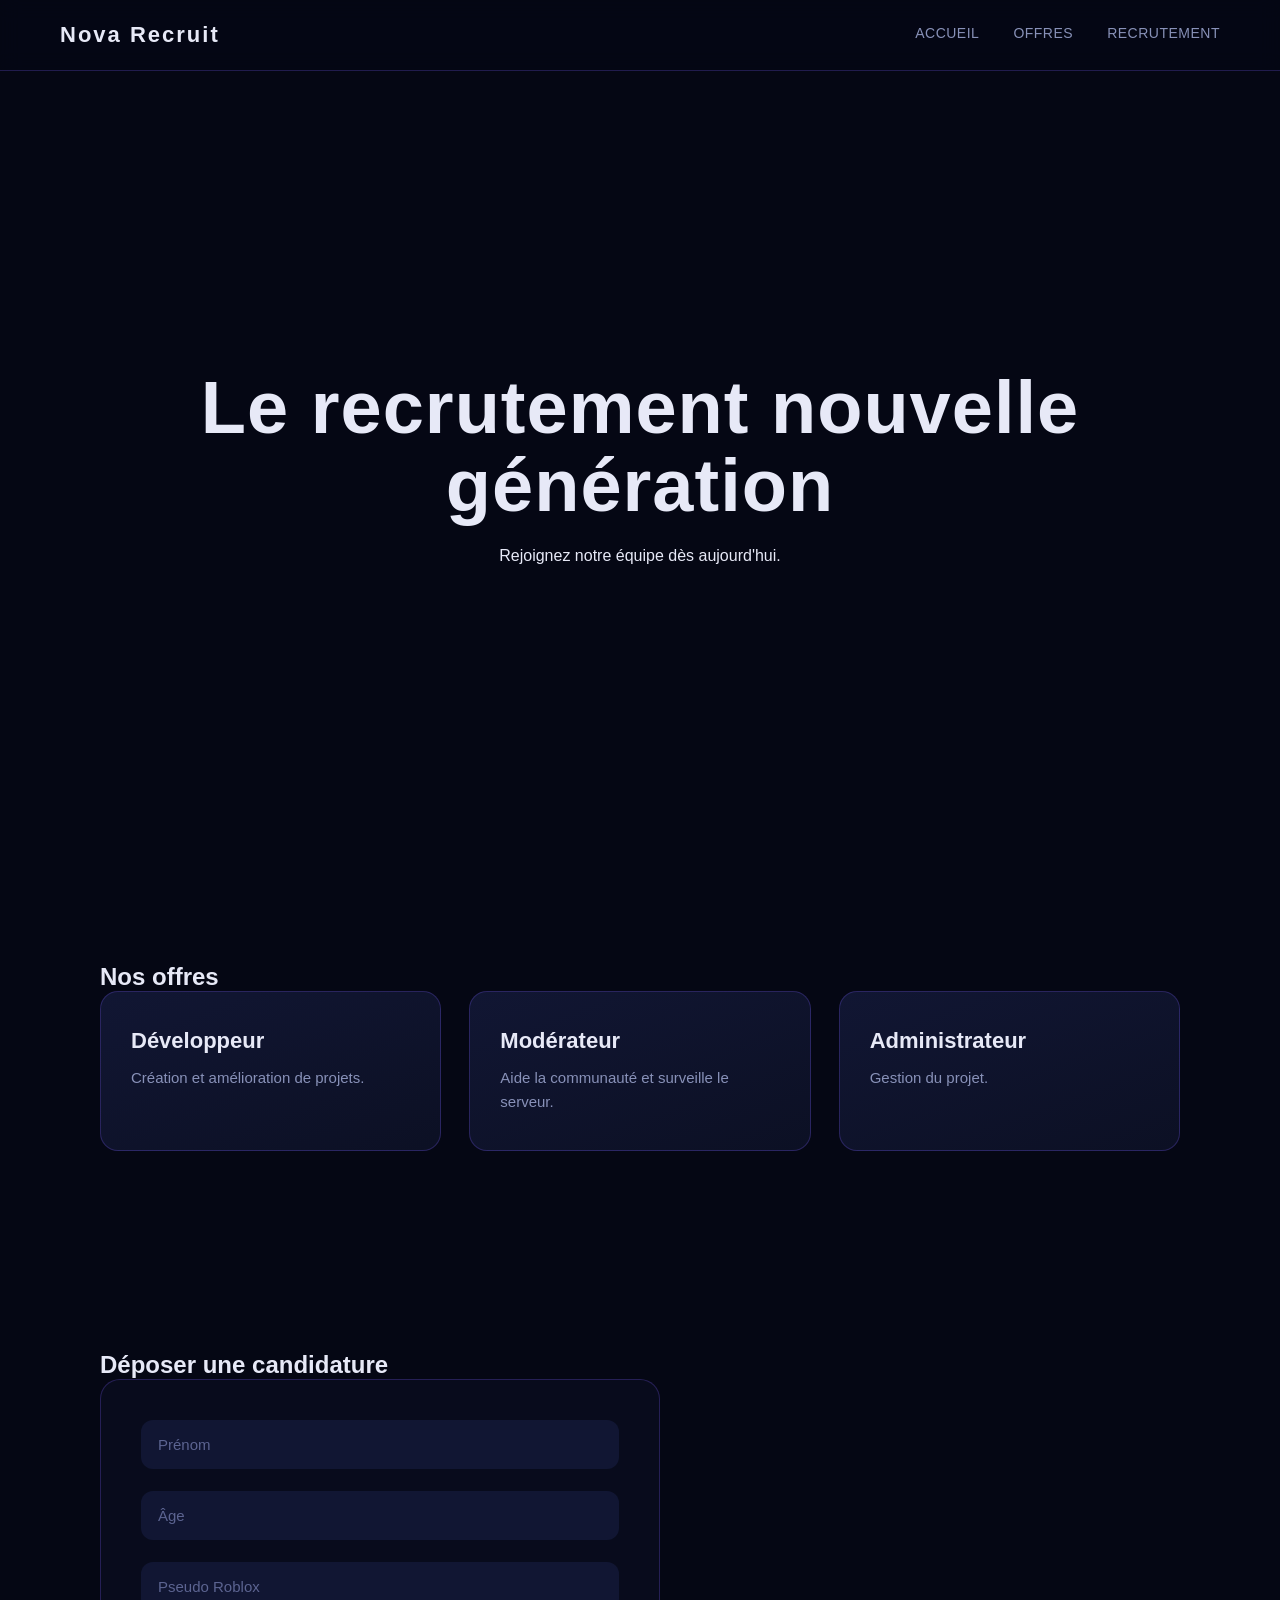
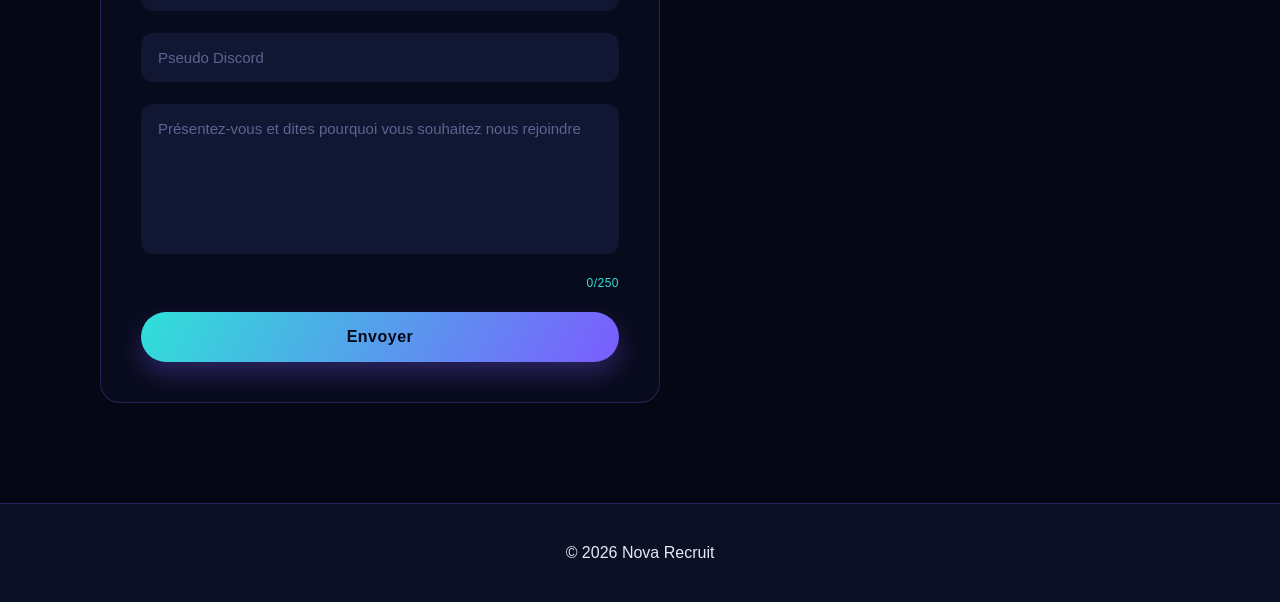
==== index.html @ 6ccd9533 "Update index.html" ====
<!DOCTYPE html>
<html lang="fr">

<head>

<meta charset="UTF-8">
<meta name="viewport" content="width=device-width, initial-scale=1.0">

<title>Nova Recruit</title>

<link rel="stylesheet" href="style.css">

</head>


<body>


<header>

<h1>Nova Recruit</h1>

<nav>

<a href="#">Accueil</a>
<a href="#offres">Offres</a>
<a href="#contact">Recrutement</a>

</nav>

</header>




<section class="hero">

<h2>Le recrutement nouvelle génération</h2>

<p>Rejoignez notre équipe dès aujourd'hui.</p>

</section>





<section id="offres">

<h2>Nos offres</h2>


<div class="cards">


<div class="card">

<h3>Développeur</h3>

<p>Création et amélioration de projets.</p>

</div>



<div class="card">

<h3>Modérateur</h3>

<p>Aide la communauté et surveille le serveur.</p>

</div>



<div class="card">

<h3>Administrateur</h3>

<p>Gestion du projet.</p>

</div>


</div>


</section>







<section id="contact">


<h2>Déposer une candidature</h2>



<form>



<input

type="text"

id="prenom"

placeholder="Prénom"

maxlength="10"

required>




<input

type="number"

id="age"

placeholder="Âge"

oninput="if(this.value.length > 2) this.value=this.value.slice(0,2)"

required>




<input

type="text"

id="roblox"

placeholder="Pseudo Roblox"

maxlength="30"

required>




<input

type="text"

id="discord"

placeholder="Pseudo Discord"

maxlength="30"

required>





<textarea

id="presentation"

maxlength="250"

placeholder="Présentez-vous et dites pourquoi vous souhaitez nous rejoindre"

required></textarea>



<p id="compteur">0/250</p>





<button type="submit">

Envoyer

</button>




</form>


</section>






<footer>

© 2026 Nova Recruit

</footer>





<script src="script.js"></script>


</body>

</html>
---- style.css ----
*{
  margin:0;
  padding:0;
  box-sizing:border-box;
}

:root{
  --bg-deep:#050714;
  --bg-panel:#0c1024;
  --bg-panel-2:#111633;
  --nova-violet:#7c5cff;
  --nova-cyan:#2fe0d8;
  --nova-flare:#ff7a5c;
  --text-main:#e7e9f7;
  --text-dim:#8891b8;
  --border-soft:rgba(124,92,255,0.25);
  --font-display:'Rajdhani',sans-serif;
  --font-body:'Inter',sans-serif;
}

html{
  scroll-behavior:smooth;
}

body{
  background:var(--bg-deep);
  color:var(--text-main);
  font-family:var(--font-body);
  position:relative;
  overflow-x:hidden;
}

@media (prefers-reduced-motion: reduce){
  *{
    animation-duration:0.001ms !important;
    animation-iteration-count:1 !important;
    transition-duration:0.001ms !important;
    scroll-behavior:auto !important;
  }
}

.starfield{
  position:fixed;
  inset:0;
  z-index:0;
  pointer-events:none;
  background-image:
    radial-gradient(1.5px 1.5px at 20px 30px, #ffffff 100%, transparent 100%),
    radial-gradient(1.5px 1.5px at 140px 90px, #ffffff 100%, transparent 100%),
    radial-gradient(1px 1px at 260px 40px, #ffffff 100%, transparent 100%),
    radial-gradient(1px 1px at 320px 180px, #ffffff 100%, transparent 100%),
    radial-gradient(1.5px 1.5px at 400px 260px, #ffffff 100%, transparent 100%),
    radial-gradient(1px 1px at 60px 220px, #ffffff 100%, transparent 100%),
    radial-gradient(1.5px 1.5px at 480px 60px, #ffffff 100%, transparent 100%),
    radial-gradient(1px 1px at 540px 320px, #ffffff 100%, transparent 100%);
  background-repeat:repeat;
  background-size:600px 400px;
  opacity:0.5;
  animation:drift 90s linear infinite;
}

@keyframes drift{
  from{ background-position:0 0; }
  to{ background-position:-600px 400px; }
}

header{
  position:sticky;
  top:0;
  z-index:10;
  display:flex;
  justify-content:space-between;
  align-items:center;
  padding:22px 60px;
  background:rgba(5,7,20,0.75);
  backdrop-filter:blur(10px);
  border-bottom:1px solid var(--border-soft);
}

.brand{
  display:flex;
  align-items:center;
  gap:12px;
}

.brand-mark{
  width:14px;
  height:14px;
  border-radius:50%;
  background:radial-gradient(circle at 35% 35%, #fff, var(--nova-cyan) 40%, var(--nova-violet) 100%);
  box-shadow:0 0 12px var(--nova-cyan), 0 0 24px var(--nova-violet);
  animation:pulse-dot 2.4s ease-in-out infinite;
}

.brand-mark.small{
  display:inline-block;
  margin-bottom:10px;
}

@keyframes pulse-dot{
  0%,100%{ transform:scale(1); opacity:1; }
  50%{ transform:scale(1.3); opacity:0.7; }
}

header h1{
  font-family:var(--font-display);
  font-weight:700;
  font-size:22px;
  letter-spacing:2px;
  color:var(--text-main);
}

header h1 span{
  color:var(--nova-cyan);
  font-weight:600;
}

nav{
  display:flex;
  gap:34px;
}

nav a{
  color:var(--text-dim);
  text-decoration:none;
  font-size:14px;
  font-weight:500;
  letter-spacing:0.5px;
  text-transform:uppercase;
  position:relative;
  padding-bottom:4px;
  transition:color 0.25s ease;
}

nav a::after{
  content:'';
  position:absolute;
  left:0;
  bottom:0;
  width:0%;
  height:1px;
  background:linear-gradient(90deg,var(--nova-cyan),var(--nova-violet));
  transition:width 0.3s ease;
}

nav a:hover{
  color:var(--text-main);
}

nav a:hover::after{
  width:100%;
}

.hero{
  position:relative;
  min-height:88vh;
  display:flex;
  flex-direction:column;
  justify-content:center;
  align-items:center;
  text-align:center;
  padding:40px 24px;
  overflow:hidden;
  isolation:isolate;
}

.nova-burst{
  position:absolute;
  top:50%;
  left:50%;
  width:900px;
  height:900px;
  transform:translate(-50%,-50%);
  z-index:-1;
  background:
    radial-gradient(circle, rgba(124,92,255,0.35) 0%, rgba(47,224,216,0.12) 32%, transparent 65%);
  filter:blur(10px);
  animation:breathe 6s ease-in-out infinite;
}

@keyframes breathe{
  0%,100%{ transform:translate(-50%,-50%) scale(1); }
  50%{ transform:translate(-50%,-50%) scale(1.12); }
}

.eyebrow{
  font-family:var(--font-display);
  text-transform:uppercase;
  letter-spacing:4px;
  font-size:13px;
  color:var(--nova-cyan);
  margin-bottom:18px;
}

.eyebrow::before{
  content:'\25C6  ';
  color:var(--nova-violet);
}

.hero h2{
  font-family:var(--font-display);
  font-weight:700;
  font-size:clamp(40px,7vw,74px);
  line-height:1.05;
  letter-spacing:1px;
  margin-bottom:22px;
}

.hero h2 .glow{
  background:linear-gradient(120deg,var(--nova-cyan),var(--nova-violet) 60%,var(--nova-flare));
  -webkit-background-clip:text;
  background-clip:text;
  color:transparent;
}

.hero-sub{
  max-width:520px;
  font-size:18px;
  color:var(--text-dim);
  margin-bottom:38px;
}

.cta{
  display:inline-block;
  padding:16px 42px;
  border-radius:999px;
  background:linear-gradient(120deg,var(--nova-cyan),var(--nova-violet));
  color:#050714;
  font-family:var(--font-display);
  font-weight:700;
  font-size:16px;
  letter-spacing:0.5px;
  text-decoration:none;
  box-shadow:0 0 0 1px rgba(255,255,255,0.08), 0 12px 30px rgba(124,92,255,0.35);
  transition:transform 0.25s ease, box-shadow 0.25s ease;
}

.cta:hover{
  transform:translateY(-3px);
  box-shadow:0 0 0 1px rgba(255,255,255,0.12), 0 18px 40px rgba(47,224,216,0.4);
}

.scroll-cue{
  position:absolute;
  bottom:34px;
  left:50%;
  transform:translateX(-50%);
  width:22px;
  height:36px;
  border:1.5px solid var(--border-soft);
  border-radius:20px;
}

.scroll-cue span{
  position:absolute;
  top:6px;
  left:50%;
  transform:translateX(-50%);
  width:4px;
  height:8px;
  border-radius:2px;
  background:var(--nova-cyan);
  animation:scroll-dot 1.8s ease-in-out infinite;
}

@keyframes scroll-dot{
  0%{ top:6px; opacity:1; }
  70%{ top:20px; opacity:0; }
  100%{ top:6px; opacity:0; }
}

section{
  position:relative;
  z-index:1;
  padding:100px 60px;
  max-width:1200px;
  margin:0 auto;
}

.section-title{
  font-family:var(--font-display);
  font-weight:700;
  font-size:clamp(30px,4vw,42px);
  margin-bottom:50px;
}

.cards{
  display:grid;
  grid-template-columns:repeat(auto-fit,minmax(260px,1fr));
  gap:28px;
}

.card{
  position:relative;
  background:linear-gradient(160deg,var(--bg-panel-2),var(--bg-panel));
  border:1px solid var(--border-soft);
  padding:36px 30px;
  border-radius:18px;
  transition:transform 0.3s ease, border-color 0.3s ease, box-shadow 0.3s ease;
}

.card::before{
  content:'';
  position:absolute;
  inset:0;
  border-radius:18px;
  padding:1px;
  background:linear-gradient(160deg,var(--nova-cyan),transparent 40%);
  -webkit-mask:linear-gradient(#fff 0 0) content-box, linear-gradient(#fff 0 0);
  -webkit-mask-composite:xor;
  mask-composite:exclude;
  opacity:0;
  transition:opacity 0.3s ease;
}

.card:hover{
  transform:translateY(-6px);
  border-color:transparent;
  box-shadow:0 20px 40px rgba(0,0,0,0.4);
}

.card:hover::before{
  opacity:1;
}

.card-icon{
  font-family:var(--font-display);
  font-size:22px;
  color:var(--nova-cyan);
  width:46px;
  height:46px;
  display:flex;
  align-items:center;
  justify-content:center;
  border-radius:12px;
  background:rgba(47,224,216,0.08);
  margin-bottom:20px;
}

.card h3{
  font-family:var(--font-display);
  font-size:22px;
  font-weight:600;
  margin-bottom:12px;
}

.card p{
  color:var(--text-dim);
  font-size:15px;
  line-height:1.6;
}

#contact form{
  display:flex;
  flex-direction:column;
  gap:22px;
  max-width:560px;
  background:rgba(12,16,36,0.5);
  border:1px solid var(--border-soft);
  padding:40px;
  border-radius:20px;
}

.field{
  display:flex;
  flex-direction:column;
  gap:8px;
}

.field label{
  font-size:13px;
  text-transform:uppercase;
  letter-spacing:1px;
  color:var(--text-dim);
}

input,
textarea{
  padding:15px 16px;
  border:1px solid transparent;
  border-radius:12px;
  background:var(--bg-panel-2);
  color:var(--text-main);
  font-family:var(--font-body);
  font-size:15px;
  outline:none;
  transition:border-color 0.25s ease, box-shadow 0.25s ease;
}

input::placeholder,
textarea::placeholder{
  color:#5c6491;
}

input:focus,
textarea:focus{
  border-color:var(--nova-cyan);
  box-shadow:0 0 0 3px rgba(47,224,216,0.15);
}

textarea{
  height:150px;
  resize:none;
}

#compteur{
  align-self:flex-end;
  font-size:12px;
  color:var(--nova-cyan);
  letter-spacing:0.5px;
}

#compteur.limit{
  color:var(--nova-flare);
}

button{
  position:relative;
  padding:16px;
  border:none;
  border-radius:999px;
  background:linear-gradient(120deg,var(--nova-cyan),var(--nova-violet));
  color:#050714;
  font-family:var(--font-display);
  font-weight:700;
  font-size:16px;
  letter-spacing:0.5px;
  cursor:pointer;
  transition:transform 0.2s ease, box-shadow 0.2s ease, opacity 0.2s ease;
  box-shadow:0 12px 26px rgba(124,92,255,0.3);
}

button:hover{
  transform:translateY(-2px);
  box-shadow:0 16px 32px rgba(47,224,216,0.35);
}

button:disabled{
  opacity:0.6;
  cursor:not-allowed;
  transform:none;
}

.btn-spinner{
  display:none;
  width:16px;
  height:16px;
  margin-left:10px;
  border:2px solid rgba(5,7,20,0.3);
  border-top-color:#050714;
  border-radius:50%;
  vertical-align:middle;
  animation:spin 0.7s linear infinite;
}

button.loading .btn-spinner{
  display:inline-block;
}

button.loading .btn-label{
  opacity:0.7;
}

@keyframes spin{
  to{ transform:rotate(360deg); }
}

#form-status{
  min-height:20px;
  font-size:14px;
  text-align:center;
}

#form-status.success{
  color:var(--nova-cyan);
}

#form-status.error{
  color:var(--nova-flare);
}

footer{
  position:relative;
  z-index:1;
  background:var(--bg-panel);
  border-top:1px solid var(--border-soft);
  padding:40px;
  text-align:center;
}

footer p{
  color:var(--text-dim);
  font-size:13px;
  letter-spacing:0.5px;
}

@media (max-width:720px){
  header{
    padding:18px 24px;
  }
  nav{
    gap:18px;
  }
  nav a{
    font-size:12px;
  }
  section{
    padding:70px 24px;
  }
  #contact form{
    padding:26px;
  }
}
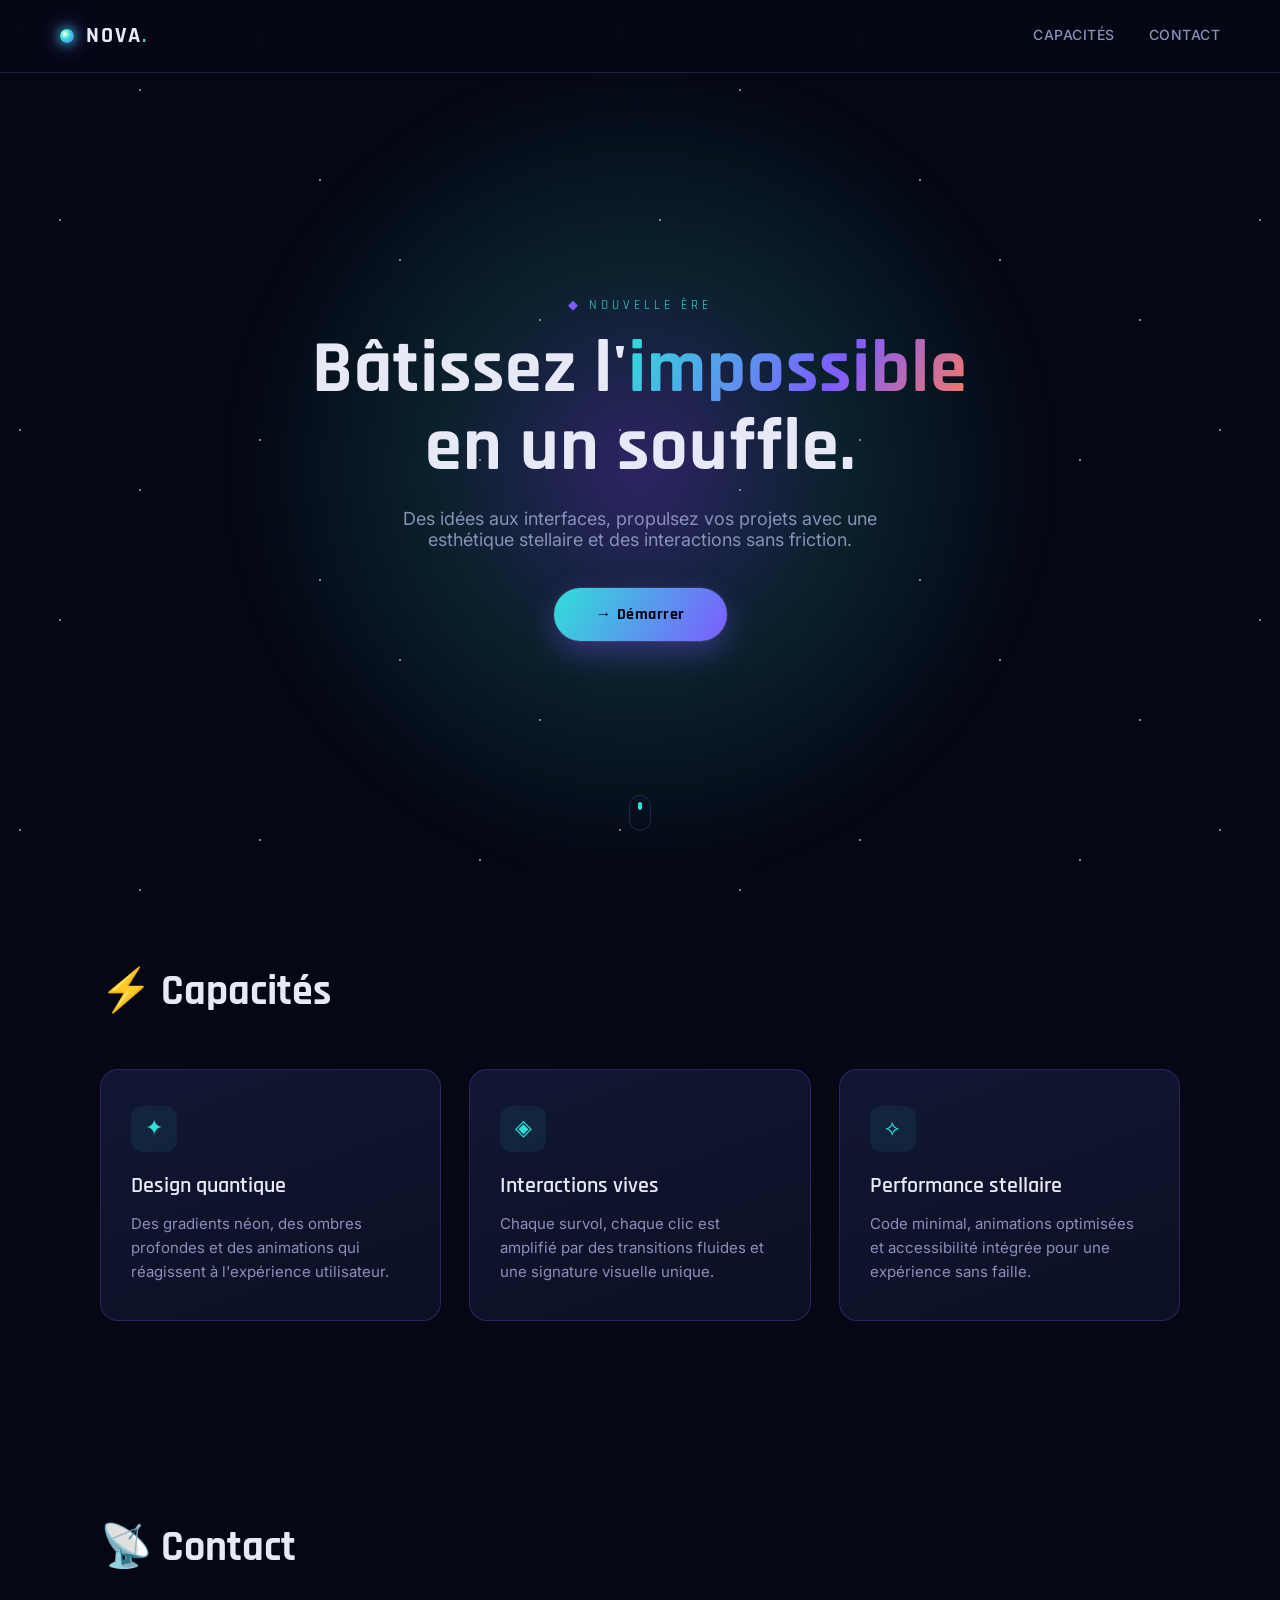
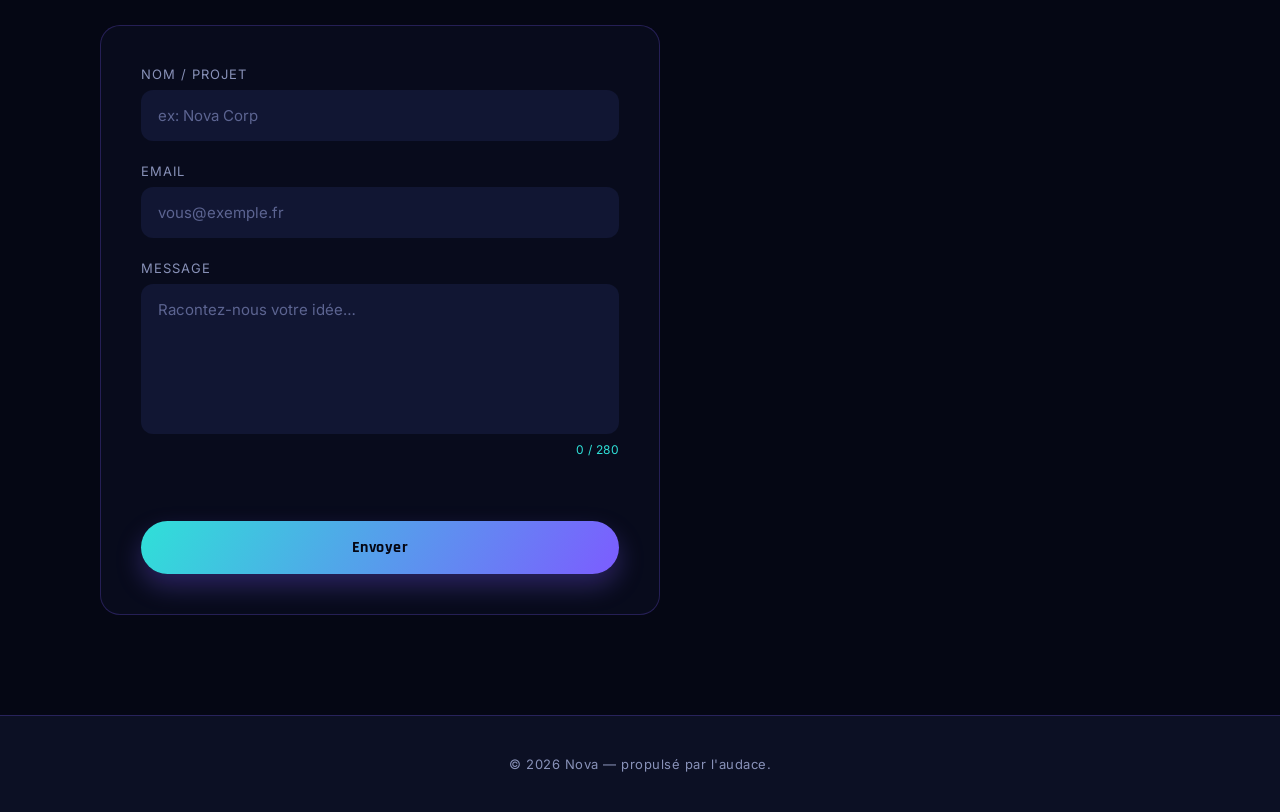
==== commit e0ec6674: "Revamp index.html with new design and features Updated the HTML structure and styles for the Nova Re" ====
--- a/index.html
+++ b/index.html
@@ -1,220 +1,704 @@
 <!DOCTYPE html>
 <html lang="fr">
-
 <head>
-
-<meta charset="UTF-8">
-<meta name="viewport" content="width=device-width, initial-scale=1.0">
-
-<title>Nova Recruit</title>
-
-<link rel="stylesheet" href="style.css">
-
+    <meta charset="UTF-8">
+    <meta name="viewport" content="width=device-width, initial-scale=1.0">
+    <title>Nova · Dreamweave</title>
+    <link rel="preconnect" href="https://fonts.googleapis.com">
+    <link rel="preconnect" href="https://fonts.gstatic.com" crossorigin>
+    <link href="https://fonts.googleapis.com/css2?family=Rajdhani:wght@400;600;700&family=Inter:wght@400;500;600;700&display=swap" rel="stylesheet">
+    <style>
+        /* ---------- VOTRE CSS EXACT (copié) ---------- */
+        *{
+            margin:0;
+            padding:0;
+            box-sizing:border-box;
+        }
+
+        :root{
+            --bg-deep:#050714;
+            --bg-panel:#0c1024;
+            --bg-panel-2:#111633;
+            --nova-violet:#7c5cff;
+            --nova-cyan:#2fe0d8;
+            --nova-flare:#ff7a5c;
+            --text-main:#e7e9f7;
+            --text-dim:#8891b8;
+            --border-soft:rgba(124,92,255,0.25);
+            --font-display:'Rajdhani',sans-serif;
+            --font-body:'Inter',sans-serif;
+        }
+
+        html{
+            scroll-behavior:smooth;
+        }
+
+        body{
+            background:var(--bg-deep);
+            color:var(--text-main);
+            font-family:var(--font-body);
+            position:relative;
+            overflow-x:hidden;
+        }
+
+        @media (prefers-reduced-motion: reduce){
+            *{
+                animation-duration:0.001ms !important;
+                animation-iteration-count:1 !important;
+                transition-duration:0.001ms !important;
+                scroll-behavior:auto !important;
+            }
+        }
+
+        .starfield{
+            position:fixed;
+            inset:0;
+            z-index:0;
+            pointer-events:none;
+            background-image:
+                radial-gradient(1.5px 1.5px at 20px 30px, #ffffff 100%, transparent 100%),
+                radial-gradient(1.5px 1.5px at 140px 90px, #ffffff 100%, transparent 100%),
+                radial-gradient(1px 1px at 260px 40px, #ffffff 100%, transparent 100%),
+                radial-gradient(1px 1px at 320px 180px, #ffffff 100%, transparent 100%),
+                radial-gradient(1.5px 1.5px at 400px 260px, #ffffff 100%, transparent 100%),
+                radial-gradient(1px 1px at 60px 220px, #ffffff 100%, transparent 100%),
+                radial-gradient(1.5px 1.5px at 480px 60px, #ffffff 100%, transparent 100%),
+                radial-gradient(1px 1px at 540px 320px, #ffffff 100%, transparent 100%);
+            background-repeat:repeat;
+            background-size:600px 400px;
+            opacity:0.5;
+            animation:drift 90s linear infinite;
+        }
+
+        @keyframes drift{
+            from{ background-position:0 0; }
+            to{ background-position:-600px 400px; }
+        }
+
+        header{
+            position:sticky;
+            top:0;
+            z-index:10;
+            display:flex;
+            justify-content:space-between;
+            align-items:center;
+            padding:22px 60px;
+            background:rgba(5,7,20,0.75);
+            backdrop-filter:blur(10px);
+            border-bottom:1px solid var(--border-soft);
+        }
+
+        .brand{
+            display:flex;
+            align-items:center;
+            gap:12px;
+        }
+
+        .brand-mark{
+            width:14px;
+            height:14px;
+            border-radius:50%;
+            background:radial-gradient(circle at 35% 35%, #fff, var(--nova-cyan) 40%, var(--nova-violet) 100%);
+            box-shadow:0 0 12px var(--nova-cyan), 0 0 24px var(--nova-violet);
+            animation:pulse-dot 2.4s ease-in-out infinite;
+        }
+
+        .brand-mark.small{
+            display:inline-block;
+            margin-bottom:10px;
+        }
+
+        @keyframes pulse-dot{
+            0%,100%{ transform:scale(1); opacity:1; }
+            50%{ transform:scale(1.3); opacity:0.7; }
+        }
+
+        header h1{
+            font-family:var(--font-display);
+            font-weight:700;
+            font-size:22px;
+            letter-spacing:2px;
+            color:var(--text-main);
+        }
+
+        header h1 span{
+            color:var(--nova-cyan);
+            font-weight:600;
+        }
+
+        nav{
+            display:flex;
+            gap:34px;
+        }
+
+        nav a{
+            color:var(--text-dim);
+            text-decoration:none;
+            font-size:14px;
+            font-weight:500;
+            letter-spacing:0.5px;
+            text-transform:uppercase;
+            position:relative;
+            padding-bottom:4px;
+            transition:color 0.25s ease;
+        }
+
+        nav a::after{
+            content:'';
+            position:absolute;
+            left:0;
+            bottom:0;
+            width:0%;
+            height:1px;
+            background:linear-gradient(90deg,var(--nova-cyan),var(--nova-violet));
+            transition:width 0.3s ease;
+        }
+
+        nav a:hover{
+            color:var(--text-main);
+        }
+
+        nav a:hover::after{
+            width:100%;
+        }
+
+        .hero{
+            position:relative;
+            min-height:88vh;
+            display:flex;
+            flex-direction:column;
+            justify-content:center;
+            align-items:center;
+            text-align:center;
+            padding:40px 24px;
+            overflow:hidden;
+            isolation:isolate;
+        }
+
+        .nova-burst{
+            position:absolute;
+            top:50%;
+            left:50%;
+            width:900px;
+            height:900px;
+            transform:translate(-50%,-50%);
+            z-index:-1;
+            background:
+                radial-gradient(circle, rgba(124,92,255,0.35) 0%, rgba(47,224,216,0.12) 32%, transparent 65%);
+            filter:blur(10px);
+            animation:breathe 6s ease-in-out infinite;
+        }
+
+        @keyframes breathe{
+            0%,100%{ transform:translate(-50%,-50%) scale(1); }
+            50%{ transform:translate(-50%,-50%) scale(1.12); }
+        }
+
+        .eyebrow{
+            font-family:var(--font-display);
+            text-transform:uppercase;
+            letter-spacing:4px;
+            font-size:13px;
+            color:var(--nova-cyan);
+            margin-bottom:18px;
+        }
+
+        .eyebrow::before{
+            content:'\25C6  ';
+            color:var(--nova-violet);
+        }
+
+        .hero h2{
+            font-family:var(--font-display);
+            font-weight:700;
+            font-size:clamp(40px,7vw,74px);
+            line-height:1.05;
+            letter-spacing:1px;
+            margin-bottom:22px;
+        }
+
+        .hero h2 .glow{
+            background:linear-gradient(120deg,var(--nova-cyan),var(--nova-violet) 60%,var(--nova-flare));
+            -webkit-background-clip:text;
+            background-clip:text;
+            color:transparent;
+        }
+
+        .hero-sub{
+            max-width:520px;
+            font-size:18px;
+            color:var(--text-dim);
+            margin-bottom:38px;
+        }
+
+        .cta{
+            display:inline-block;
+            padding:16px 42px;
+            border-radius:999px;
+            background:linear-gradient(120deg,var(--nova-cyan),var(--nova-violet));
+            color:#050714;
+            font-family:var(--font-display);
+            font-weight:700;
+            font-size:16px;
+            letter-spacing:0.5px;
+            text-decoration:none;
+            box-shadow:0 0 0 1px rgba(255,255,255,0.08), 0 12px 30px rgba(124,92,255,0.35);
+            transition:transform 0.25s ease, box-shadow 0.25s ease;
+        }
+
+        .cta:hover{
+            transform:translateY(-3px);
+            box-shadow:0 0 0 1px rgba(255,255,255,0.12), 0 18px 40px rgba(47,224,216,0.4);
+        }
+
+        .scroll-cue{
+            position:absolute;
+            bottom:34px;
+            left:50%;
+            transform:translateX(-50%);
+            width:22px;
+            height:36px;
+            border:1.5px solid var(--border-soft);
+            border-radius:20px;
+        }
+
+        .scroll-cue span{
+            position:absolute;
+            top:6px;
+            left:50%;
+            transform:translateX(-50%);
+            width:4px;
+            height:8px;
+            border-radius:2px;
+            background:var(--nova-cyan);
+            animation:scroll-dot 1.8s ease-in-out infinite;
+        }
+
+        @keyframes scroll-dot{
+            0%{ top:6px; opacity:1; }
+            70%{ top:20px; opacity:0; }
+            100%{ top:6px; opacity:0; }
+        }
+
+        section{
+            position:relative;
+            z-index:1;
+            padding:100px 60px;
+            max-width:1200px;
+            margin:0 auto;
+        }
+
+        .section-title{
+            font-family:var(--font-display);
+            font-weight:700;
+            font-size:clamp(30px,4vw,42px);
+            margin-bottom:50px;
+        }
+
+        .cards{
+            display:grid;
+            grid-template-columns:repeat(auto-fit,minmax(260px,1fr));
+            gap:28px;
+        }
+
+        .card{
+            position:relative;
+            background:linear-gradient(160deg,var(--bg-panel-2),var(--bg-panel));
+            border:1px solid var(--border-soft);
+            padding:36px 30px;
+            border-radius:18px;
+            transition:transform 0.3s ease, border-color 0.3s ease, box-shadow 0.3s ease;
+        }
+
+        .card::before{
+            content:'';
+            position:absolute;
+            inset:0;
+            border-radius:18px;
+            padding:1px;
+            background:linear-gradient(160deg,var(--nova-cyan),transparent 40%);
+            -webkit-mask:linear-gradient(#fff 0 0) content-box, linear-gradient(#fff 0 0);
+            -webkit-mask-composite:xor;
+            mask-composite:exclude;
+            opacity:0;
+            transition:opacity 0.3s ease;
+        }
+
+        .card:hover{
+            transform:translateY(-6px);
+            border-color:transparent;
+            box-shadow:0 20px 40px rgba(0,0,0,0.4);
+        }
+
+        .card:hover::before{
+            opacity:1;
+        }
+
+        .card-icon{
+            font-family:var(--font-display);
+            font-size:22px;
+            color:var(--nova-cyan);
+            width:46px;
+            height:46px;
+            display:flex;
+            align-items:center;
+            justify-content:center;
+            border-radius:12px;
+            background:rgba(47,224,216,0.08);
+            margin-bottom:20px;
+        }
+
+        .card h3{
+            font-family:var(--font-display);
+            font-size:22px;
+            font-weight:600;
+            margin-bottom:12px;
+        }
+
+        .card p{
+            color:var(--text-dim);
+            font-size:15px;
+            line-height:1.6;
+        }
+
+        #contact form{
+            display:flex;
+            flex-direction:column;
+            gap:22px;
+            max-width:560px;
+            background:rgba(12,16,36,0.5);
+            border:1px solid var(--border-soft);
+            padding:40px;
+            border-radius:20px;
+        }
+
+        .field{
+            display:flex;
+            flex-direction:column;
+            gap:8px;
+        }
+
+        .field label{
+            font-size:13px;
+            text-transform:uppercase;
+            letter-spacing:1px;
+            color:var(--text-dim);
+        }
+
+        input,
+        textarea{
+            padding:15px 16px;
+            border:1px solid transparent;
+            border-radius:12px;
+            background:var(--bg-panel-2);
+            color:var(--text-main);
+            font-family:var(--font-body);
+            font-size:15px;
+            outline:none;
+            transition:border-color 0.25s ease, box-shadow 0.25s ease;
+        }
+
+        input::placeholder,
+        textarea::placeholder{
+            color:#5c6491;
+        }
+
+        input:focus,
+        textarea:focus{
+            border-color:var(--nova-cyan);
+            box-shadow:0 0 0 3px rgba(47,224,216,0.15);
+        }
+
+        textarea{
+            height:150px;
+            resize:none;
+        }
+
+        #compteur{
+            align-self:flex-end;
+            font-size:12px;
+            color:var(--nova-cyan);
+            letter-spacing:0.5px;
+        }
+
+        #compteur.limit{
+            color:var(--nova-flare);
+        }
+
+        button{
+            position:relative;
+            padding:16px;
+            border:none;
+            border-radius:999px;
+            background:linear-gradient(120deg,var(--nova-cyan),var(--nova-violet));
+            color:#050714;
+            font-family:var(--font-display);
+            font-weight:700;
+            font-size:16px;
+            letter-spacing:0.5px;
+            cursor:pointer;
+            transition:transform 0.2s ease, box-shadow 0.2s ease, opacity 0.2s ease;
+            box-shadow:0 12px 26px rgba(124,92,255,0.3);
+        }
+
+        button:hover{
+            transform:translateY(-2px);
+            box-shadow:0 16px 32px rgba(47,224,216,0.35);
+        }
+
+        button:disabled{
+            opacity:0.6;
+            cursor:not-allowed;
+            transform:none;
+        }
+
+        .btn-spinner{
+            display:none;
+            width:16px;
+            height:16px;
+            margin-left:10px;
+            border:2px solid rgba(5,7,20,0.3);
+            border-top-color:#050714;
+            border-radius:50%;
+            vertical-align:middle;
+            animation:spin 0.7s linear infinite;
+        }
+
+        button.loading .btn-spinner{
+            display:inline-block;
+        }
+
+        button.loading .btn-label{
+            opacity:0.7;
+        }
+
+        @keyframes spin{
+            to{ transform:rotate(360deg); }
+        }
+
+        #form-status{
+            min-height:20px;
+            font-size:14px;
+            text-align:center;
+        }
+
+        #form-status.success{
+            color:var(--nova-cyan);
+        }
+
+        #form-status.error{
+            color:var(--nova-flare);
+        }
+
+        footer{
+            position:relative;
+            z-index:1;
+            background:var(--bg-panel);
+            border-top:1px solid var(--border-soft);
+            padding:40px;
+            text-align:center;
+        }
+
+        footer p{
+            color:var(--text-dim);
+            font-size:13px;
+            letter-spacing:0.5px;
+        }
+
+        @media (max-width:720px){
+            header{
+                padding:18px 24px;
+            }
+            nav{
+                gap:18px;
+            }
+            nav a{
+                font-size:12px;
+            }
+            section{
+                padding:70px 24px;
+            }
+            #contact form{
+                padding:26px;
+            }
+        }
+        /* ---------- FIN CSS ---------- */
+    </style>
 </head>
-
-
 <body>
 
-
-<header>
-
-<h1>Nova Recruit</h1>
-
-<nav>
-
-<a href="#">Accueil</a>
-<a href="#offres">Offres</a>
-<a href="#contact">Recrutement</a>
-
-</nav>
-
-</header>
-
-
-
-
-<section class="hero">
-
-<h2>Le recrutement nouvelle génération</h2>
-
-<p>Rejoignez notre équipe dès aujourd'hui.</p>
-
-</section>
-
-
-
-
-
-<section id="offres">
-
-<h2>Nos offres</h2>
-
-
-<div class="cards">
-
-
-<div class="card">
-
-<h3>Développeur</h3>
-
-<p>Création et amélioration de projets.</p>
-
-</div>
-
-
-
-<div class="card">
-
-<h3>Modérateur</h3>
-
-<p>Aide la communauté et surveille le serveur.</p>
-
-</div>
-
-
-
-<div class="card">
-
-<h3>Administrateur</h3>
-
-<p>Gestion du projet.</p>
-
-</div>
-
-
-</div>
-
-
-</section>
-
-
-
-
-
-
-
-<section id="contact">
-
-
-<h2>Déposer une candidature</h2>
-
-
-
-<form>
-
-
-
-<input
-
-type="text"
-
-id="prenom"
-
-placeholder="Prénom"
-
-maxlength="10"
-
-required>
-
-
-
-
-<input
-
-type="number"
-
-id="age"
-
-placeholder="Âge"
-
-oninput="if(this.value.length > 2) this.value=this.value.slice(0,2)"
-
-required>
-
-
-
-
-<input
-
-type="text"
-
-id="roblox"
-
-placeholder="Pseudo Roblox"
-
-maxlength="30"
-
-required>
-
-
-
-
-<input
-
-type="text"
-
-id="discord"
-
-placeholder="Pseudo Discord"
-
-maxlength="30"
-
-required>
-
-
-
-
-
-<textarea
-
-id="presentation"
-
-maxlength="250"
-
-placeholder="Présentez-vous et dites pourquoi vous souhaitez nous rejoindre"
-
-required></textarea>
-
-
-
-<p id="compteur">0/250</p>
-
-
-
-
-
-<button type="submit">
-
-Envoyer
-
-</button>
-
-
-
-
-</form>
-
-
-</section>
-
-
-
-
-
-
-<footer>
-
-© 2026 Nova Recruit
-
-</footer>
-
-
-
-
-
-<script src="script.js"></script>
-
+    <!-- Fond d'étoiles -->
+    <div class="starfield" aria-hidden="true"></div>
+
+    <!-- HEADER -->
+    <header>
+        <div class="brand">
+            <div class="brand-mark" aria-hidden="true"></div>
+            <h1>NOVA<span>.</span></h1>
+        </div>
+        <nav>
+            <a href="#features">Capacités</a>
+            <a href="#contact">Contact</a>
+        </nav>
+    </header>
+
+    <!-- HERO -->
+    <section class="hero">
+        <div class="nova-burst" aria-hidden="true"></div>
+        <div class="eyebrow">Nouvelle ère</div>
+        <h2>
+            Bâtissez l'<span class="glow">impossible</span><br>
+            en un souffle.
+        </h2>
+        <p class="hero-sub">
+            Des idées aux interfaces, propulsez vos projets avec une esthétique
+            stellaire et des interactions sans friction.
+        </p>
+        <a href="#contact" class="cta">→ Démarrer</a>
+        <div class="scroll-cue" aria-hidden="true"><span></span></div>
+    </section>
+
+    <!-- FEATURES -->
+    <section id="features">
+        <h2 class="section-title">⚡ Capacités</h2>
+        <div class="cards">
+            <div class="card">
+                <div class="card-icon">✦</div>
+                <h3>Design quantique</h3>
+                <p>Des gradients néon, des ombres profondes et des animations
+                qui réagissent à l'expérience utilisateur.</p>
+            </div>
+            <div class="card">
+                <div class="card-icon">◈</div>
+                <h3>Interactions vives</h3>
+                <p>Chaque survol, chaque clic est amplifié par des transitions
+                fluides et une signature visuelle unique.</p>
+            </div>
+            <div class="card">
+                <div class="card-icon">⟡</div>
+                <h3>Performance stellaire</h3>
+                <p>Code minimal, animations optimisées et accessibilité
+                intégrée pour une expérience sans faille.</p>
+            </div>
+        </div>
+    </section>
+
+    <!-- CONTACT (formulaire interactif) -->
+    <section id="contact">
+        <h2 class="section-title">📡 Contact</h2>
+        <form id="contact-form" novalidate>
+            <div class="field">
+                <label for="name">Nom / Projet</label>
+                <input type="text" id="name" placeholder="ex: Nova Corp" required>
+            </div>
+            <div class="field">
+                <label for="email">Email</label>
+                <input type="email" id="email" placeholder="vous@exemple.fr" required>
+            </div>
+            <div class="field">
+                <label for="message">Message</label>
+                <textarea id="message" placeholder="Racontez-nous votre idée…" maxlength="280" required></textarea>
+                <span id="compteur">0 / 280</span>
+            </div>
+
+            <div id="form-status"></div>
+
+            <button type="submit" id="submit-btn">
+                <span class="btn-label">Envoyer</span>
+                <span class="btn-spinner"></span>
+            </button>
+        </form>
+    </section>
+
+    <!-- FOOTER -->
+    <footer>
+        <p>© 2026 Nova — propulsé par l'audace.</p>
+    </footer>
+
+    <!-- SCRIPTS -->
+    <script>
+        (function() {
+            "use strict";
+
+            // ---- ÉLÉMENTS ----
+            const form = document.getElementById('contact-form');
+            const nameInput = document.getElementById('name');
+            const emailInput = document.getElementById('email');
+            const messageInput = document.getElementById('message');
+            const compteur = document.getElementById('compteur');
+            const statusDiv = document.getElementById('form-status');
+            const submitBtn = document.getElementById('submit-btn');
+
+            // ---- COMPTEUR DE CARACTÈRES ----
+            function updateCounter() {
+                const max = 280;
+                const current = messageInput.value.length;
+                compteur.textContent = `${current} / ${max}`;
+                if (current >= max) {
+                    compteur.classList.add('limit');
+                } else {
+                    compteur.classList.remove('limit');
+                }
+            }
+
+            messageInput.addEventListener('input', updateCounter);
+            // initialisation
+            updateCounter();
+
+            // ---- SIMULATION D'ENVOI (avec validation) ----
+            form.addEventListener('submit', function(e) {
+                e.preventDefault();
+
+                // Réinitialiser le statut
+                statusDiv.className = '';
+                statusDiv.textContent = '';
+
+                // Validation simple
+                const name = nameInput.value.trim();
+                const email = emailInput.value.trim();
+                const message = messageInput.value.trim();
+
+                if (!name || !email || !message) {
+                    statusDiv.className = 'error';
+                    statusDiv.textContent = '⚠️ Tous les champs sont requis.';
+                    return;
+                }
+
+                if (!email.includes('@') || !email.includes('.')) {
+                    statusDiv.className = 'error';
+                    statusDiv.textContent = '⚠️ Adresse email invalide.';
+                    return;
+                }
+
+                // Désactiver le bouton + spinner
+                submitBtn.disabled = true;
+                submitBtn.classList.add('loading');
+
+                // Simuler un délai réseau
+                setTimeout(function() {
+                    // Succès (simulé)
+                    statusDiv.className = 'success';
+                    statusDiv.textContent = '✅ Message envoyé (simulation) !';
+
+                    // Réinitialiser le formulaire
+                    form.reset();
+                    updateCounter();
+
+                    // Réactiver le bouton
+                    submitBtn.disabled = false;
+                    submitBtn.classList.remove('loading');
+
+                    // Effacer le message de succès après 4s
+                    setTimeout(() => {
+                        statusDiv.className = '';
+                        statusDiv.textContent = '';
+                    }, 4000);
+
+                }, 1600);
+            });
+
+        })();
+    </script>
 
 </body>
-
 </html>
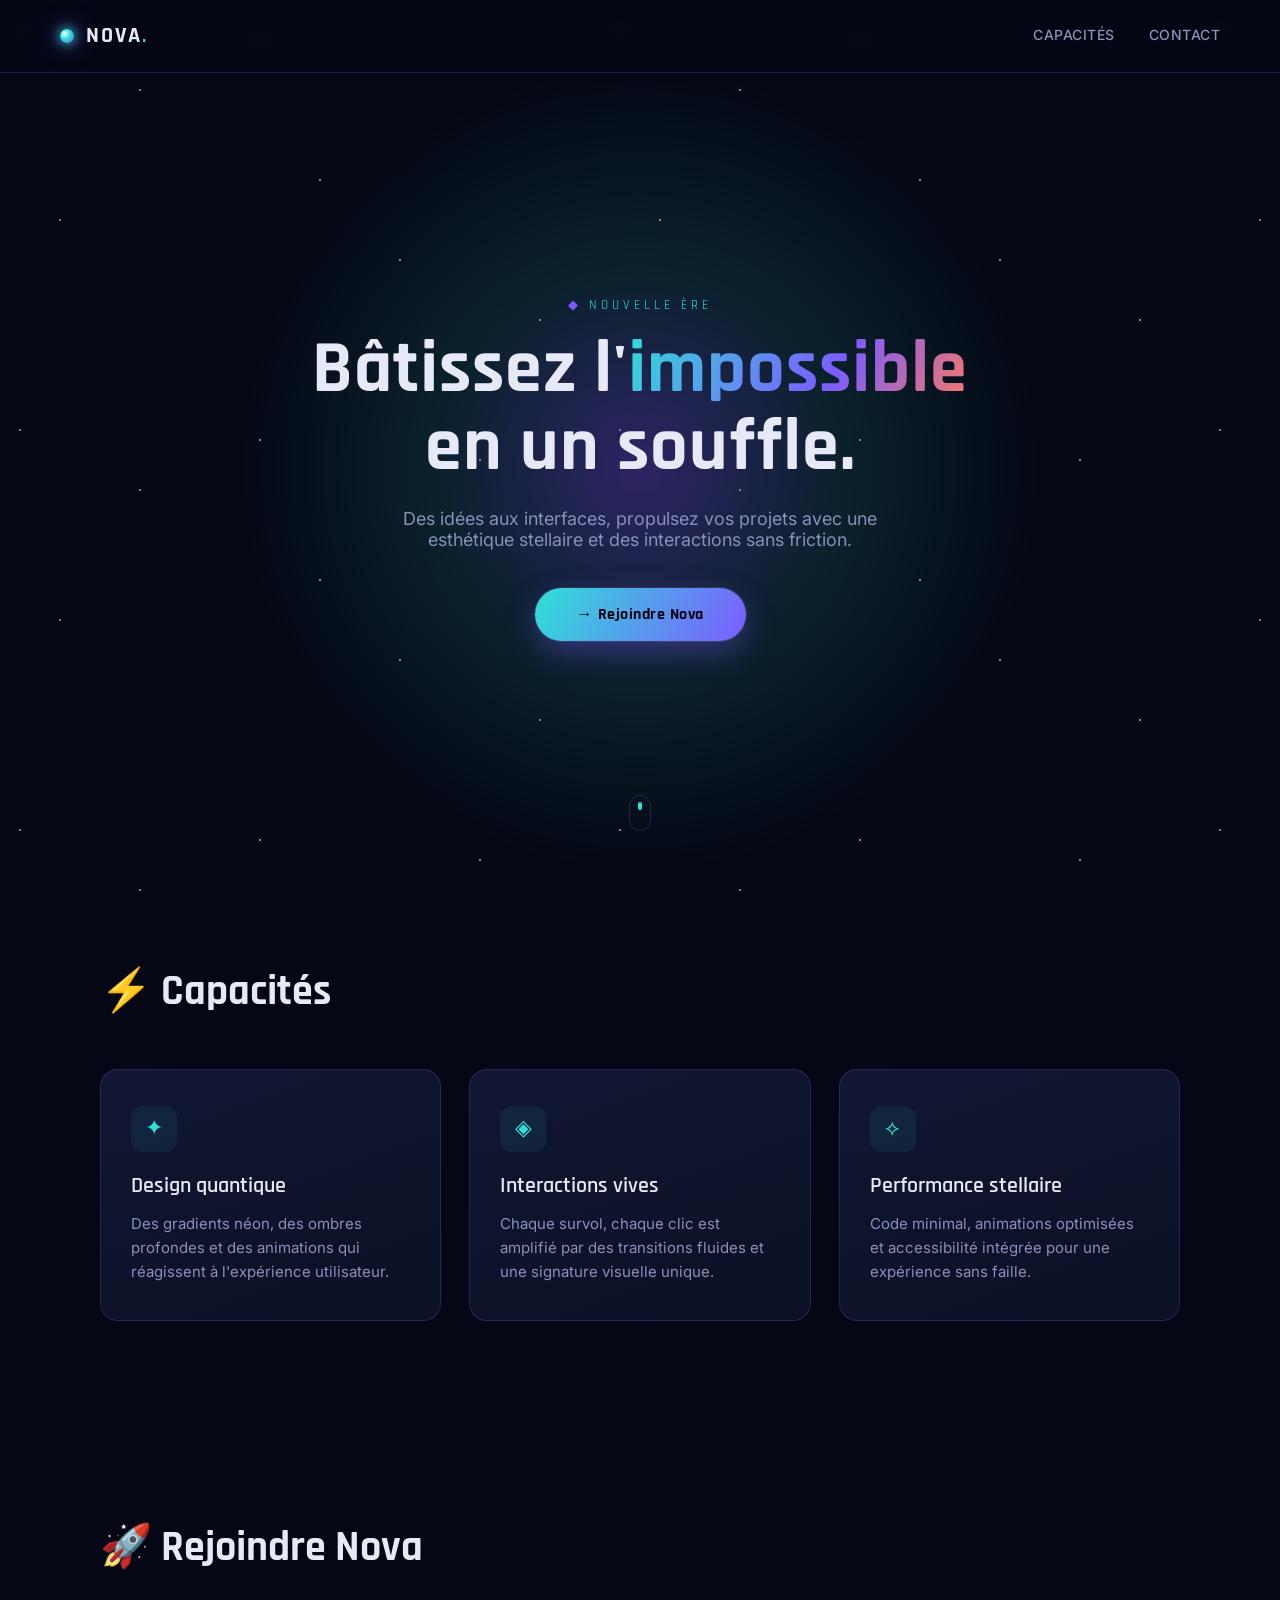
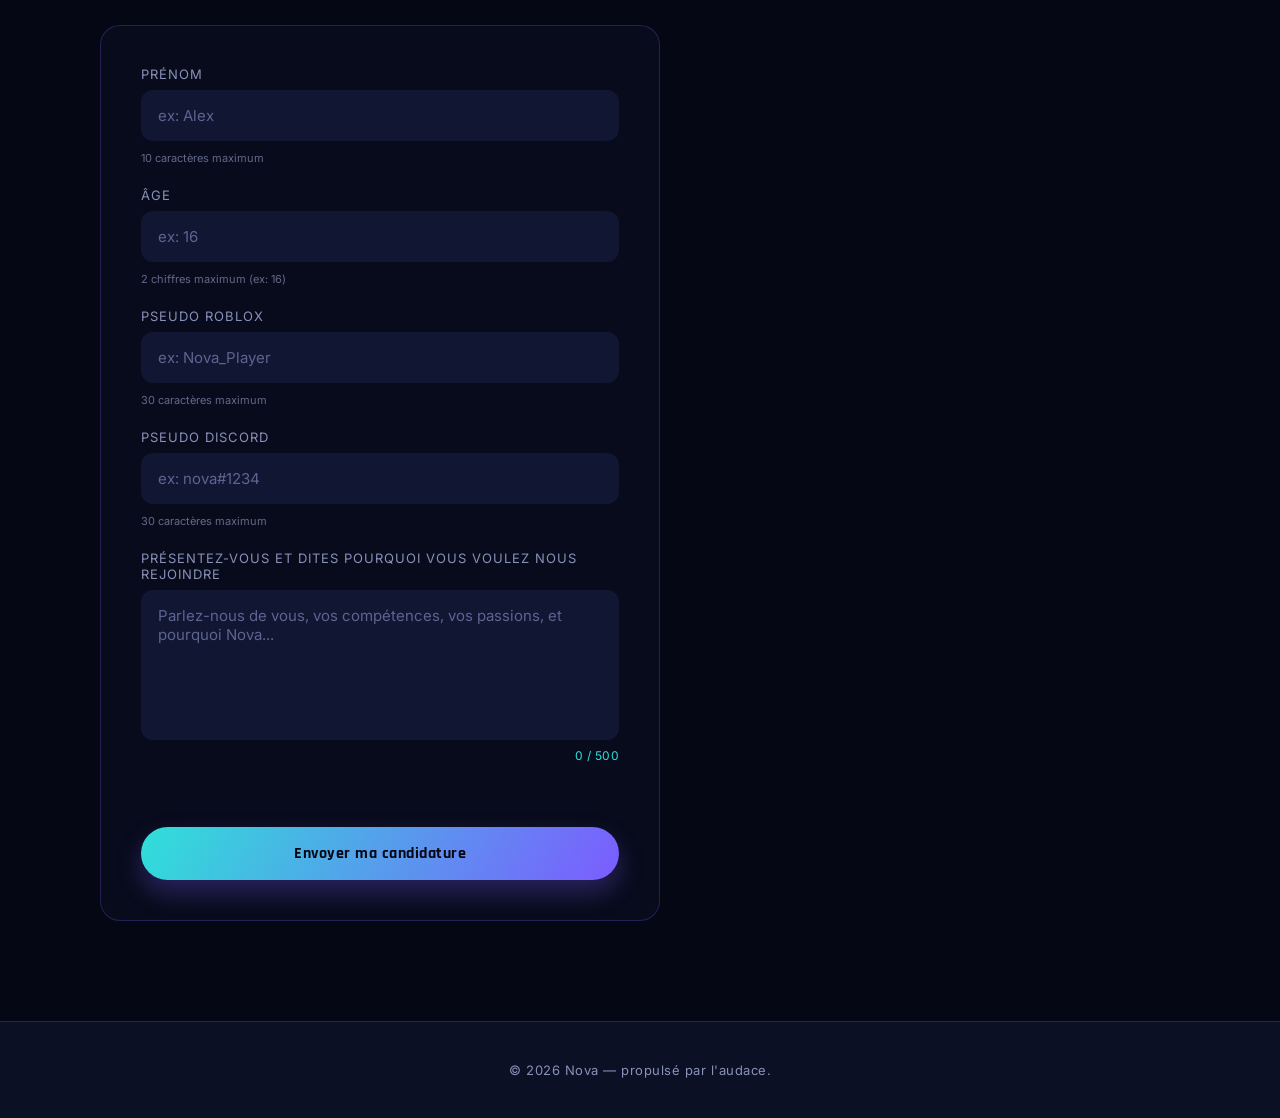
==== commit 2da09c66: "Update index.html" ====
--- a/index.html
+++ b/index.html
@@ -8,7 +8,7 @@
     <link rel="preconnect" href="https://fonts.gstatic.com" crossorigin>
     <link href="https://fonts.googleapis.com/css2?family=Rajdhani:wght@400;600;700&family=Inter:wght@400;500;600;700&display=swap" rel="stylesheet">
     <style>
-        /* ---------- VOTRE CSS EXACT (copié) ---------- */
+        /* ---------- CSS EXACT (copié) ---------- */
         *{
             margin:0;
             padding:0;
@@ -385,6 +385,13 @@
             color:var(--text-dim);
         }
 
+        .field .hint{
+            font-size:11px;
+            color:var(--text-dim);
+            opacity:0.7;
+            margin-top:2px;
+        }
+
         input,
         textarea{
             padding:15px 16px;
@@ -412,6 +419,12 @@
         textarea{
             height:150px;
             resize:none;
+        }
+
+        .row-duo{
+            display:grid;
+            grid-template-columns:1fr 1fr;
+            gap:16px;
         }
 
         #compteur{
@@ -521,6 +534,9 @@
             #contact form{
                 padding:26px;
             }
+            .row-duo{
+                grid-template-columns:1fr;
+            }
         }
         /* ---------- FIN CSS ---------- */
     </style>
@@ -554,7 +570,7 @@
             Des idées aux interfaces, propulsez vos projets avec une esthétique
             stellaire et des interactions sans friction.
         </p>
-        <a href="#contact" class="cta">→ Démarrer</a>
+        <a href="#contact" class="cta">→ Rejoindre Nova</a>
         <div class="scroll-cue" aria-hidden="true"><span></span></div>
     </section>
 
@@ -583,28 +599,49 @@
         </div>
     </section>
 
-    <!-- CONTACT (formulaire interactif) -->
+    <!-- CONTACT (Formulaire de recrutement) -->
     <section id="contact">
-        <h2 class="section-title">📡 Contact</h2>
+        <h2 class="section-title">🚀 Rejoindre Nova</h2>
         <form id="contact-form" novalidate>
+            <!-- PRÉNOM -->
             <div class="field">
-                <label for="name">Nom / Projet</label>
-                <input type="text" id="name" placeholder="ex: Nova Corp" required>
+                <label for="prenom">Prénom</label>
+                <input type="text" id="prenom" placeholder="ex: Alex" maxlength="10" required>
+                <span class="hint">10 caractères maximum</span>
             </div>
+
+            <!-- ÂGE -->
             <div class="field">
-                <label for="email">Email</label>
-                <input type="email" id="email" placeholder="vous@exemple.fr" required>
+                <label for="age">Âge</label>
+                <input type="number" id="age" placeholder="ex: 16" min="10" max="99" required>
+                <span class="hint">2 chiffres maximum (ex: 16)</span>
             </div>
+
+            <!-- PSEUDO ROBLOX -->
             <div class="field">
-                <label for="message">Message</label>
-                <textarea id="message" placeholder="Racontez-nous votre idée…" maxlength="280" required></textarea>
-                <span id="compteur">0 / 280</span>
+                <label for="pseudo_roblox">Pseudo Roblox</label>
+                <input type="text" id="pseudo_roblox" placeholder="ex: Nova_Player" maxlength="30" required>
+                <span class="hint">30 caractères maximum</span>
             </div>
 
+            <!-- PSEUDO DISCORD -->
+            <div class="field">
+                <label for="pseudo_discord">Pseudo Discord</label>
+                <input type="text" id="pseudo_discord" placeholder="ex: nova#1234" maxlength="30" required>
+                <span class="hint">30 caractères maximum</span>
+            </div>
+
+            <!-- PRÉSENTATION -->
+            <div class="field">
+                <label for="presentation">Présentez-vous et dites pourquoi vous voulez nous rejoindre</label>
+                <textarea id="presentation" placeholder="Parlez-nous de vous, vos compétences, vos passions, et pourquoi Nova..." maxlength="500" required></textarea>
+                <span id="compteur">0 / 500</span>
+            </div>
+
             <div id="form-status"></div>
 
             <button type="submit" id="submit-btn">
-                <span class="btn-label">Envoyer</span>
+                <span class="btn-label">Envoyer ma candidature</span>
                 <span class="btn-spinner"></span>
             </button>
         </form>
@@ -622,17 +659,19 @@
 
             // ---- ÉLÉMENTS ----
             const form = document.getElementById('contact-form');
-            const nameInput = document.getElementById('name');
-            const emailInput = document.getElementById('email');
-            const messageInput = document.getElementById('message');
+            const prenomInput = document.getElementById('prenom');
+            const ageInput = document.getElementById('age');
+            const pseudoRobloxInput = document.getElementById('pseudo_roblox');
+            const pseudoDiscordInput = document.getElementById('pseudo_discord');
+            const presentationInput = document.getElementById('presentation');
             const compteur = document.getElementById('compteur');
             const statusDiv = document.getElementById('form-status');
             const submitBtn = document.getElementById('submit-btn');
 
-            // ---- COMPTEUR DE CARACTÈRES ----
+            // ---- COMPTEUR DE CARACTÈRES (500 max) ----
             function updateCounter() {
-                const max = 280;
-                const current = messageInput.value.length;
+                const max = 500;
+                const current = presentationInput.value.length;
                 compteur.textContent = `${current} / ${max}`;
                 if (current >= max) {
                     compteur.classList.add('limit');
@@ -641,60 +680,122 @@
                 }
             }
 
-            messageInput.addEventListener('input', updateCounter);
-            // initialisation
+            presentationInput.addEventListener('input', updateCounter);
             updateCounter();
 
-            // ---- SIMULATION D'ENVOI (avec validation) ----
+            // ---- VALIDATION EN TEMPS RÉEL POUR L'ÂGE ----
+            ageInput.addEventListener('input', function() {
+                if (this.value.length > 2) {
+                    this.value = this.value.slice(0, 2);
+                }
+            });
+
+            // ---- SOUMISSION DU FORMULAIRE ----
             form.addEventListener('submit', function(e) {
                 e.preventDefault();
 
-                // Réinitialiser le statut
                 statusDiv.className = '';
                 statusDiv.textContent = '';
 
-                // Validation simple
-                const name = nameInput.value.trim();
-                const email = emailInput.value.trim();
-                const message = messageInput.value.trim();
-
-                if (!name || !email || !message) {
-                    statusDiv.className = 'error';
-                    statusDiv.textContent = '⚠️ Tous les champs sont requis.';
-                    return;
-                }
-
-                if (!email.includes('@') || !email.includes('.')) {
-                    statusDiv.className = 'error';
-                    statusDiv.textContent = '⚠️ Adresse email invalide.';
-                    return;
-                }
-
-                // Désactiver le bouton + spinner
+                // Récupération des valeurs
+                const prenom = prenomInput.value.trim();
+                const age = ageInput.value.trim();
+                const pseudoRoblox = pseudoRobloxInput.value.trim();
+                const pseudoDiscord = pseudoDiscordInput.value.trim();
+                const presentation = presentationInput.value.trim();
+
+                // --- VALIDATIONS ---
+                if (!prenom) {
+                    statusDiv.className = 'error';
+                    statusDiv.textContent = '⚠️ Veuillez entrer votre prénom.';
+                    prenomInput.focus();
+                    return;
+                }
+
+                if (prenom.length > 10) {
+                    statusDiv.className = 'error';
+                    statusDiv.textContent = '⚠️ Le prénom ne peut pas dépasser 10 caractères.';
+                    prenomInput.focus();
+                    return;
+                }
+
+                if (!age) {
+                    statusDiv.className = 'error';
+                    statusDiv.textContent = '⚠️ Veuillez entrer votre âge.';
+                    ageInput.focus();
+                    return;
+                }
+
+                const ageNum = parseInt(age);
+                if (isNaN(ageNum) || ageNum < 10 || ageNum > 99) {
+                    statusDiv.className = 'error';
+                    statusDiv.textContent = '⚠️ Âge invalide (10-99 ans).';
+                    ageInput.focus();
+                    return;
+                }
+
+                if (!pseudoRoblox) {
+                    statusDiv.className = 'error';
+                    statusDiv.textContent = '⚠️ Veuillez entrer votre pseudo Roblox.';
+                    pseudoRobloxInput.focus();
+                    return;
+                }
+
+                if (pseudoRoblox.length > 30) {
+                    statusDiv.className = 'error';
+                    statusDiv.textContent = '⚠️ Le pseudo Roblox ne peut pas dépasser 30 caractères.';
+                    pseudoRobloxInput.focus();
+                    return;
+                }
+
+                if (!pseudoDiscord) {
+                    statusDiv.className = 'error';
+                    statusDiv.textContent = '⚠️ Veuillez entrer votre pseudo Discord.';
+                    pseudoDiscordInput.focus();
+                    return;
+                }
+
+                if (pseudoDiscord.length > 30) {
+                    statusDiv.className = 'error';
+                    statusDiv.textContent = '⚠️ Le pseudo Discord ne peut pas dépasser 30 caractères.';
+                    pseudoDiscordInput.focus();
+                    return;
+                }
+
+                if (!presentation) {
+                    statusDiv.className = 'error';
+                    statusDiv.textContent = '⚠️ Veuillez vous présenter.';
+                    presentationInput.focus();
+                    return;
+                }
+
+                if (presentation.length > 500) {
+                    statusDiv.className = 'error';
+                    statusDiv.textContent = '⚠️ La présentation ne peut pas dépasser 500 caractères.';
+                    presentationInput.focus();
+                    return;
+                }
+
+                // --- SIMULATION D'ENVOI ---
                 submitBtn.disabled = true;
                 submitBtn.classList.add('loading');
 
-                // Simuler un délai réseau
                 setTimeout(function() {
-                    // Succès (simulé)
                     statusDiv.className = 'success';
-                    statusDiv.textContent = '✅ Message envoyé (simulation) !';
-
-                    // Réinitialiser le formulaire
+                    statusDiv.textContent = '✅ Candidature envoyée avec succès ! Nous vous contacterons bientôt.';
+
                     form.reset();
                     updateCounter();
 
-                    // Réactiver le bouton
                     submitBtn.disabled = false;
                     submitBtn.classList.remove('loading');
 
-                    // Effacer le message de succès après 4s
                     setTimeout(() => {
                         statusDiv.className = '';
                         statusDiv.textContent = '';
-                    }, 4000);
-
-                }, 1600);
+                    }, 5000);
+
+                }, 1800);
             });
 
         })();
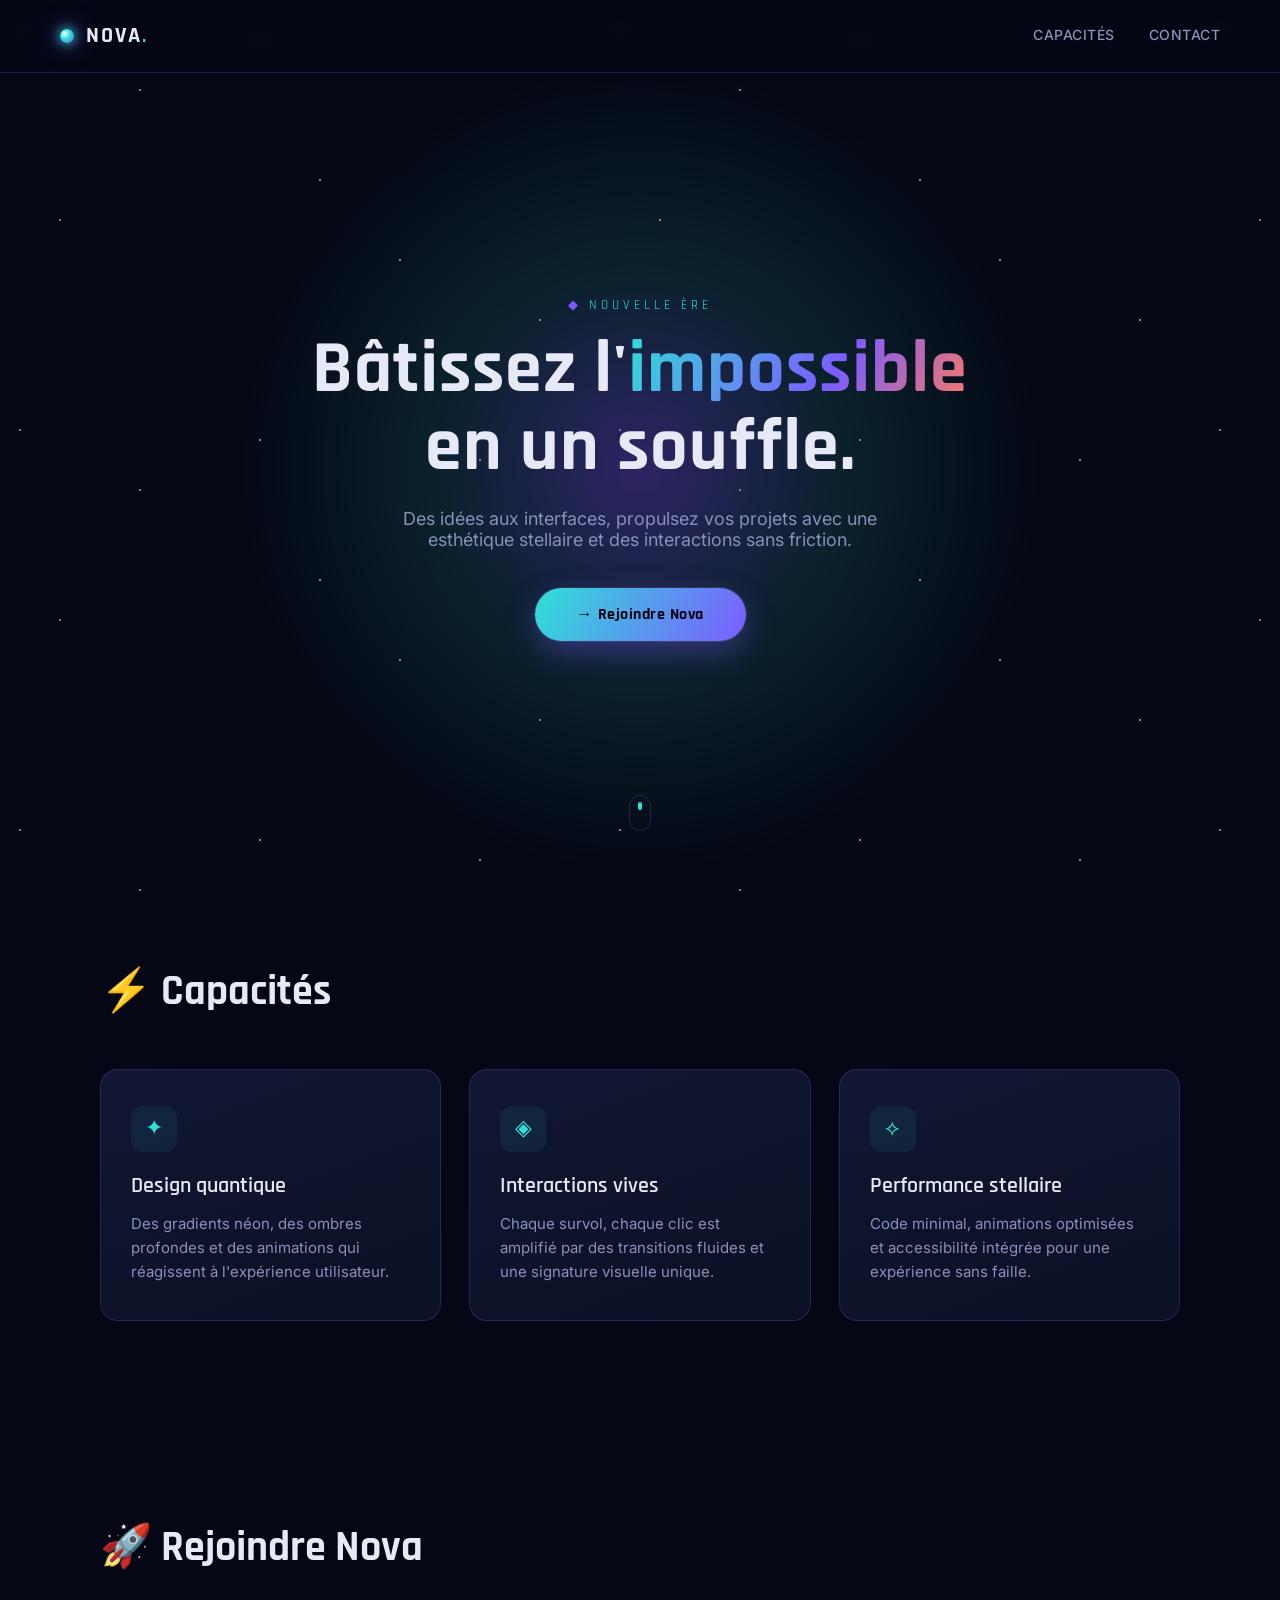
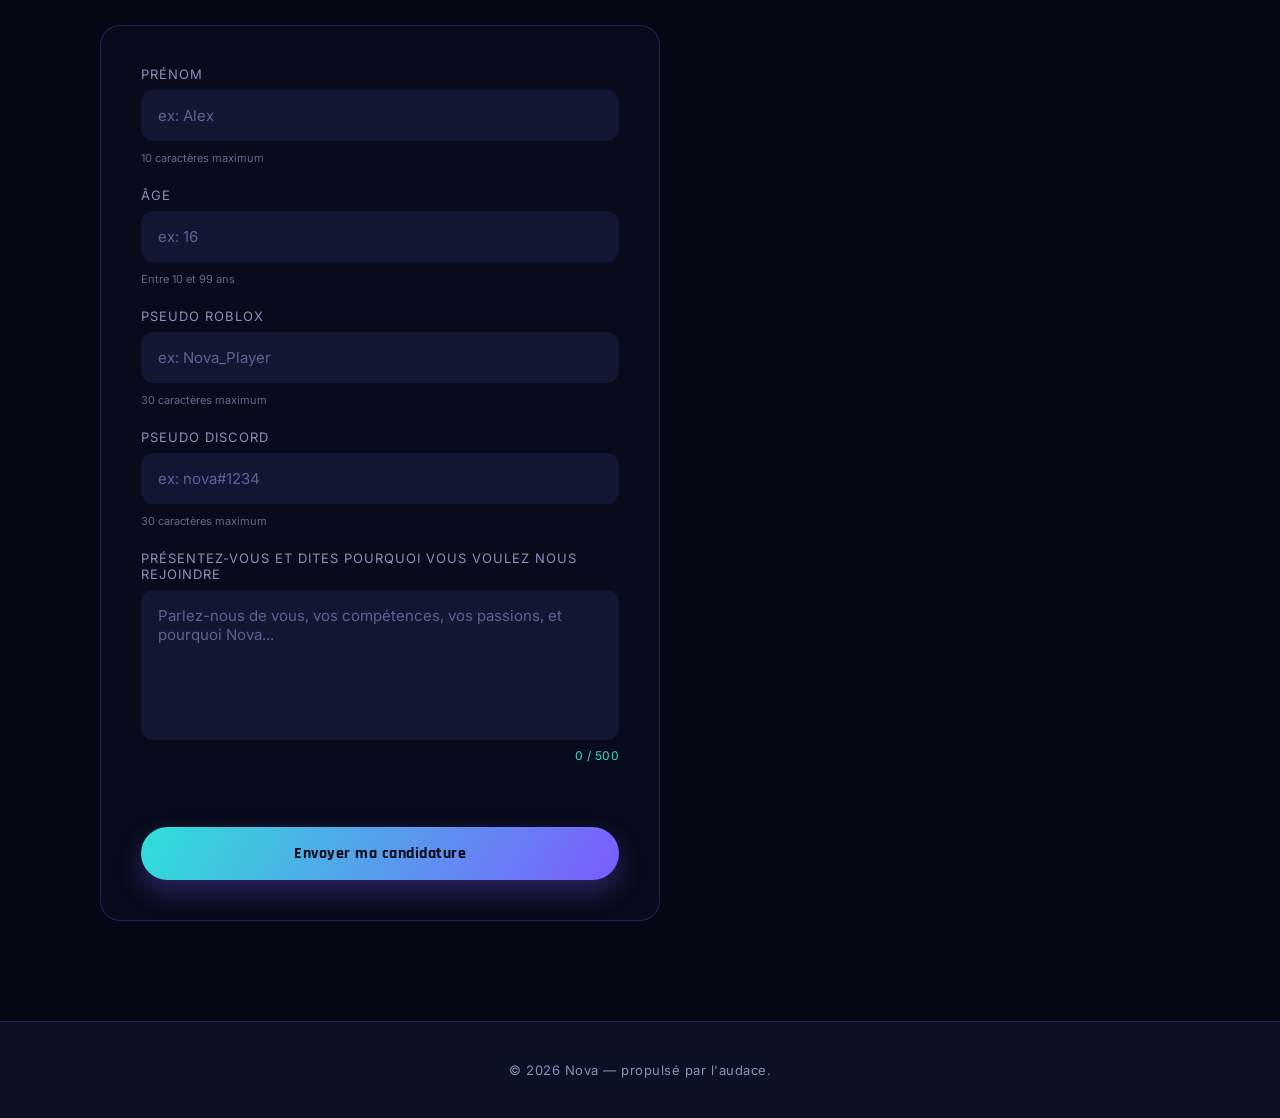
==== commit 71f1d66d: "Update index.html" ====
--- a/index.html
+++ b/index.html
@@ -8,7 +8,7 @@
     <link rel="preconnect" href="https://fonts.gstatic.com" crossorigin>
     <link href="https://fonts.googleapis.com/css2?family=Rajdhani:wght@400;600;700&family=Inter:wght@400;500;600;700&display=swap" rel="stylesheet">
     <style>
-        /* ---------- CSS EXACT (copié) ---------- */
+        /* ---------- CSS ---------- */
         *{
             margin:0;
             padding:0;
@@ -101,11 +101,6 @@
             background:radial-gradient(circle at 35% 35%, #fff, var(--nova-cyan) 40%, var(--nova-violet) 100%);
             box-shadow:0 0 12px var(--nova-cyan), 0 0 24px var(--nova-violet);
             animation:pulse-dot 2.4s ease-in-out infinite;
-        }
-
-        .brand-mark.small{
-            display:inline-block;
-            margin-bottom:10px;
         }
 
         @keyframes pulse-dot{
@@ -613,8 +608,8 @@
             <!-- ÂGE -->
             <div class="field">
                 <label for="age">Âge</label>
-                <input type="number" id="age" placeholder="ex: 16" min="10" max="99" required>
-                <span class="hint">2 chiffres maximum (ex: 16)</span>
+                <input type="number" id="age" placeholder="ex: 16" min="10" max="99" inputmode="numeric" pattern="[0-9]*" required>
+                <span class="hint">Entre 10 et 99 ans</span>
             </div>
 
             <!-- PSEUDO ROBLOX -->
@@ -685,8 +680,28 @@
 
             // ---- VALIDATION EN TEMPS RÉEL POUR L'ÂGE ----
             ageInput.addEventListener('input', function() {
+                // Supprimer tout caractère non numérique
+                this.value = this.value.replace(/\D/g, '');
+                
+                // Limiter à 2 chiffres
                 if (this.value.length > 2) {
                     this.value = this.value.slice(0, 2);
+                }
+                
+                // Vérifier la plage
+                const val = parseInt(this.value);
+                if (this.value.length === 2 && (val < 10 || val > 99)) {
+                    this.style.borderColor = 'var(--nova-flare)';
+                } else {
+                    this.style.borderColor = '';
+                }
+            });
+
+            // ---- EMPÊCHER LES FLÈCHES DU CHAMP NUMBER ----
+            ageInput.addEventListener('keydown', function(e) {
+                // Empêcher les touches fléchées de modifier la valeur
+                if (e.key === 'ArrowUp' || e.key === 'ArrowDown') {
+                    e.preventDefault();
                 }
             });
 
@@ -780,12 +795,22 @@
                 submitBtn.disabled = true;
                 submitBtn.classList.add('loading');
 
+                // Simulation d'envoi
+                console.log('📝 Candidature envoyée :', {
+                    prenom,
+                    age: ageNum,
+                    pseudoRoblox,
+                    pseudoDiscord,
+                    presentation
+                });
+
                 setTimeout(function() {
                     statusDiv.className = 'success';
                     statusDiv.textContent = '✅ Candidature envoyée avec succès ! Nous vous contacterons bientôt.';
 
                     form.reset();
                     updateCounter();
+                    ageInput.style.borderColor = '';
 
                     submitBtn.disabled = false;
                     submitBtn.classList.remove('loading');
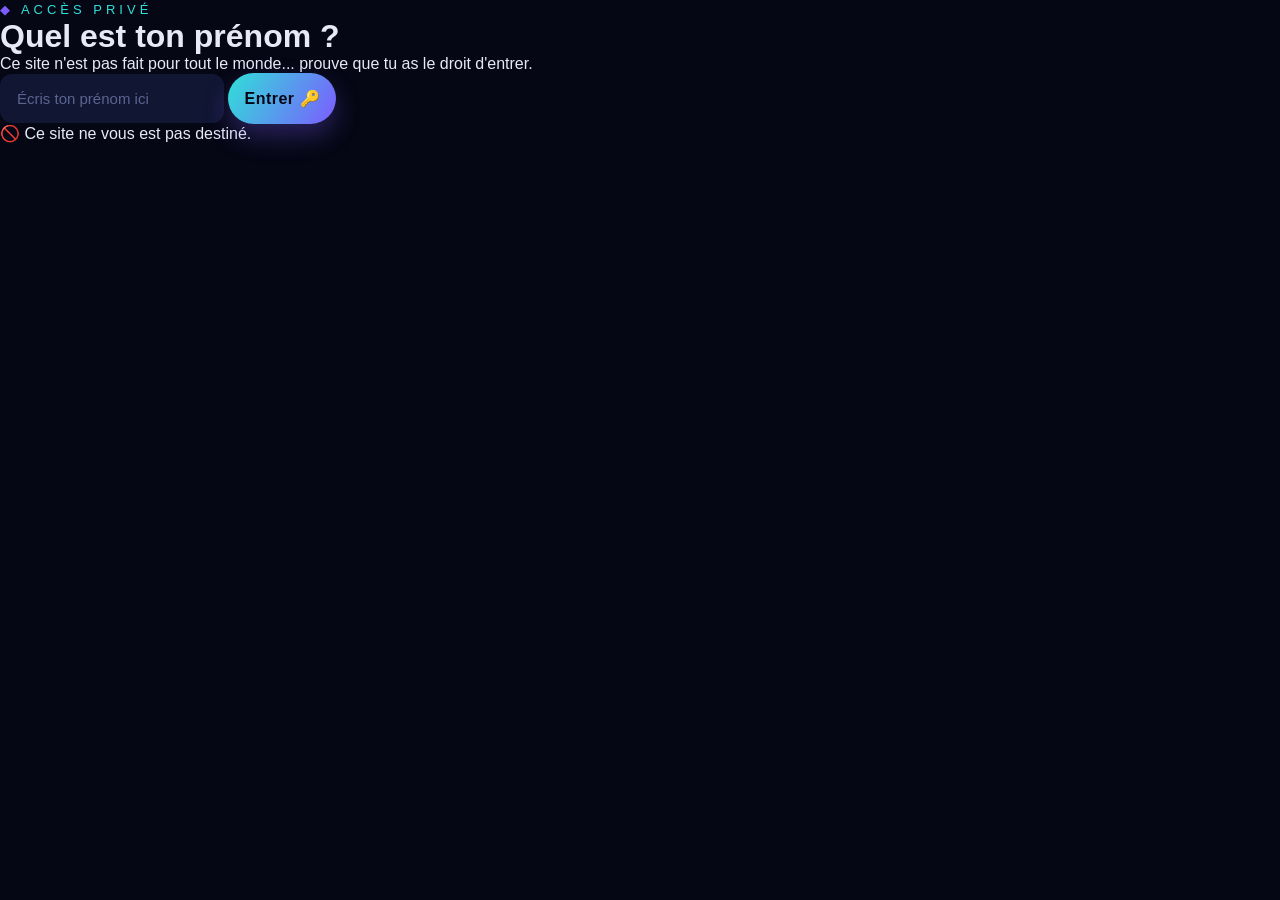
==== commit 181cbca4: "Update index.html" ====
--- a/index.html
+++ b/index.html
@@ -1,830 +1,68 @@
 <!DOCTYPE html>
 <html lang="fr">
 <head>
-    <meta charset="UTF-8">
-    <meta name="viewport" content="width=device-width, initial-scale=1.0">
-    <title>Nova · Dreamweave</title>
-    <link rel="preconnect" href="https://fonts.googleapis.com">
-    <link rel="preconnect" href="https://fonts.gstatic.com" crossorigin>
-    <link href="https://fonts.googleapis.com/css2?family=Rajdhani:wght@400;600;700&family=Inter:wght@400;500;600;700&display=swap" rel="stylesheet">
-    <style>
-        /* ---------- CSS ---------- */
-        *{
-            margin:0;
-            padding:0;
-            box-sizing:border-box;
-        }
-
-        :root{
-            --bg-deep:#050714;
-            --bg-panel:#0c1024;
-            --bg-panel-2:#111633;
-            --nova-violet:#7c5cff;
-            --nova-cyan:#2fe0d8;
-            --nova-flare:#ff7a5c;
-            --text-main:#e7e9f7;
-            --text-dim:#8891b8;
-            --border-soft:rgba(124,92,255,0.25);
-            --font-display:'Rajdhani',sans-serif;
-            --font-body:'Inter',sans-serif;
-        }
-
-        html{
-            scroll-behavior:smooth;
-        }
-
-        body{
-            background:var(--bg-deep);
-            color:var(--text-main);
-            font-family:var(--font-body);
-            position:relative;
-            overflow-x:hidden;
-        }
-
-        @media (prefers-reduced-motion: reduce){
-            *{
-                animation-duration:0.001ms !important;
-                animation-iteration-count:1 !important;
-                transition-duration:0.001ms !important;
-                scroll-behavior:auto !important;
-            }
-        }
-
-        .starfield{
-            position:fixed;
-            inset:0;
-            z-index:0;
-            pointer-events:none;
-            background-image:
-                radial-gradient(1.5px 1.5px at 20px 30px, #ffffff 100%, transparent 100%),
-                radial-gradient(1.5px 1.5px at 140px 90px, #ffffff 100%, transparent 100%),
-                radial-gradient(1px 1px at 260px 40px, #ffffff 100%, transparent 100%),
-                radial-gradient(1px 1px at 320px 180px, #ffffff 100%, transparent 100%),
-                radial-gradient(1.5px 1.5px at 400px 260px, #ffffff 100%, transparent 100%),
-                radial-gradient(1px 1px at 60px 220px, #ffffff 100%, transparent 100%),
-                radial-gradient(1.5px 1.5px at 480px 60px, #ffffff 100%, transparent 100%),
-                radial-gradient(1px 1px at 540px 320px, #ffffff 100%, transparent 100%);
-            background-repeat:repeat;
-            background-size:600px 400px;
-            opacity:0.5;
-            animation:drift 90s linear infinite;
-        }
-
-        @keyframes drift{
-            from{ background-position:0 0; }
-            to{ background-position:-600px 400px; }
-        }
-
-        header{
-            position:sticky;
-            top:0;
-            z-index:10;
-            display:flex;
-            justify-content:space-between;
-            align-items:center;
-            padding:22px 60px;
-            background:rgba(5,7,20,0.75);
-            backdrop-filter:blur(10px);
-            border-bottom:1px solid var(--border-soft);
-        }
-
-        .brand{
-            display:flex;
-            align-items:center;
-            gap:12px;
-        }
-
-        .brand-mark{
-            width:14px;
-            height:14px;
-            border-radius:50%;
-            background:radial-gradient(circle at 35% 35%, #fff, var(--nova-cyan) 40%, var(--nova-violet) 100%);
-            box-shadow:0 0 12px var(--nova-cyan), 0 0 24px var(--nova-violet);
-            animation:pulse-dot 2.4s ease-in-out infinite;
-        }
-
-        @keyframes pulse-dot{
-            0%,100%{ transform:scale(1); opacity:1; }
-            50%{ transform:scale(1.3); opacity:0.7; }
-        }
-
-        header h1{
-            font-family:var(--font-display);
-            font-weight:700;
-            font-size:22px;
-            letter-spacing:2px;
-            color:var(--text-main);
-        }
-
-        header h1 span{
-            color:var(--nova-cyan);
-            font-weight:600;
-        }
-
-        nav{
-            display:flex;
-            gap:34px;
-        }
-
-        nav a{
-            color:var(--text-dim);
-            text-decoration:none;
-            font-size:14px;
-            font-weight:500;
-            letter-spacing:0.5px;
-            text-transform:uppercase;
-            position:relative;
-            padding-bottom:4px;
-            transition:color 0.25s ease;
-        }
-
-        nav a::after{
-            content:'';
-            position:absolute;
-            left:0;
-            bottom:0;
-            width:0%;
-            height:1px;
-            background:linear-gradient(90deg,var(--nova-cyan),var(--nova-violet));
-            transition:width 0.3s ease;
-        }
-
-        nav a:hover{
-            color:var(--text-main);
-        }
-
-        nav a:hover::after{
-            width:100%;
-        }
-
-        .hero{
-            position:relative;
-            min-height:88vh;
-            display:flex;
-            flex-direction:column;
-            justify-content:center;
-            align-items:center;
-            text-align:center;
-            padding:40px 24px;
-            overflow:hidden;
-            isolation:isolate;
-        }
-
-        .nova-burst{
-            position:absolute;
-            top:50%;
-            left:50%;
-            width:900px;
-            height:900px;
-            transform:translate(-50%,-50%);
-            z-index:-1;
-            background:
-                radial-gradient(circle, rgba(124,92,255,0.35) 0%, rgba(47,224,216,0.12) 32%, transparent 65%);
-            filter:blur(10px);
-            animation:breathe 6s ease-in-out infinite;
-        }
-
-        @keyframes breathe{
-            0%,100%{ transform:translate(-50%,-50%) scale(1); }
-            50%{ transform:translate(-50%,-50%) scale(1.12); }
-        }
-
-        .eyebrow{
-            font-family:var(--font-display);
-            text-transform:uppercase;
-            letter-spacing:4px;
-            font-size:13px;
-            color:var(--nova-cyan);
-            margin-bottom:18px;
-        }
-
-        .eyebrow::before{
-            content:'\25C6  ';
-            color:var(--nova-violet);
-        }
-
-        .hero h2{
-            font-family:var(--font-display);
-            font-weight:700;
-            font-size:clamp(40px,7vw,74px);
-            line-height:1.05;
-            letter-spacing:1px;
-            margin-bottom:22px;
-        }
-
-        .hero h2 .glow{
-            background:linear-gradient(120deg,var(--nova-cyan),var(--nova-violet) 60%,var(--nova-flare));
-            -webkit-background-clip:text;
-            background-clip:text;
-            color:transparent;
-        }
-
-        .hero-sub{
-            max-width:520px;
-            font-size:18px;
-            color:var(--text-dim);
-            margin-bottom:38px;
-        }
-
-        .cta{
-            display:inline-block;
-            padding:16px 42px;
-            border-radius:999px;
-            background:linear-gradient(120deg,var(--nova-cyan),var(--nova-violet));
-            color:#050714;
-            font-family:var(--font-display);
-            font-weight:700;
-            font-size:16px;
-            letter-spacing:0.5px;
-            text-decoration:none;
-            box-shadow:0 0 0 1px rgba(255,255,255,0.08), 0 12px 30px rgba(124,92,255,0.35);
-            transition:transform 0.25s ease, box-shadow 0.25s ease;
-        }
-
-        .cta:hover{
-            transform:translateY(-3px);
-            box-shadow:0 0 0 1px rgba(255,255,255,0.12), 0 18px 40px rgba(47,224,216,0.4);
-        }
-
-        .scroll-cue{
-            position:absolute;
-            bottom:34px;
-            left:50%;
-            transform:translateX(-50%);
-            width:22px;
-            height:36px;
-            border:1.5px solid var(--border-soft);
-            border-radius:20px;
-        }
-
-        .scroll-cue span{
-            position:absolute;
-            top:6px;
-            left:50%;
-            transform:translateX(-50%);
-            width:4px;
-            height:8px;
-            border-radius:2px;
-            background:var(--nova-cyan);
-            animation:scroll-dot 1.8s ease-in-out infinite;
-        }
-
-        @keyframes scroll-dot{
-            0%{ top:6px; opacity:1; }
-            70%{ top:20px; opacity:0; }
-            100%{ top:6px; opacity:0; }
-        }
-
-        section{
-            position:relative;
-            z-index:1;
-            padding:100px 60px;
-            max-width:1200px;
-            margin:0 auto;
-        }
-
-        .section-title{
-            font-family:var(--font-display);
-            font-weight:700;
-            font-size:clamp(30px,4vw,42px);
-            margin-bottom:50px;
-        }
-
-        .cards{
-            display:grid;
-            grid-template-columns:repeat(auto-fit,minmax(260px,1fr));
-            gap:28px;
-        }
-
-        .card{
-            position:relative;
-            background:linear-gradient(160deg,var(--bg-panel-2),var(--bg-panel));
-            border:1px solid var(--border-soft);
-            padding:36px 30px;
-            border-radius:18px;
-            transition:transform 0.3s ease, border-color 0.3s ease, box-shadow 0.3s ease;
-        }
-
-        .card::before{
-            content:'';
-            position:absolute;
-            inset:0;
-            border-radius:18px;
-            padding:1px;
-            background:linear-gradient(160deg,var(--nova-cyan),transparent 40%);
-            -webkit-mask:linear-gradient(#fff 0 0) content-box, linear-gradient(#fff 0 0);
-            -webkit-mask-composite:xor;
-            mask-composite:exclude;
-            opacity:0;
-            transition:opacity 0.3s ease;
-        }
-
-        .card:hover{
-            transform:translateY(-6px);
-            border-color:transparent;
-            box-shadow:0 20px 40px rgba(0,0,0,0.4);
-        }
-
-        .card:hover::before{
-            opacity:1;
-        }
-
-        .card-icon{
-            font-family:var(--font-display);
-            font-size:22px;
-            color:var(--nova-cyan);
-            width:46px;
-            height:46px;
-            display:flex;
-            align-items:center;
-            justify-content:center;
-            border-radius:12px;
-            background:rgba(47,224,216,0.08);
-            margin-bottom:20px;
-        }
-
-        .card h3{
-            font-family:var(--font-display);
-            font-size:22px;
-            font-weight:600;
-            margin-bottom:12px;
-        }
-
-        .card p{
-            color:var(--text-dim);
-            font-size:15px;
-            line-height:1.6;
-        }
-
-        #contact form{
-            display:flex;
-            flex-direction:column;
-            gap:22px;
-            max-width:560px;
-            background:rgba(12,16,36,0.5);
-            border:1px solid var(--border-soft);
-            padding:40px;
-            border-radius:20px;
-        }
-
-        .field{
-            display:flex;
-            flex-direction:column;
-            gap:8px;
-        }
-
-        .field label{
-            font-size:13px;
-            text-transform:uppercase;
-            letter-spacing:1px;
-            color:var(--text-dim);
-        }
-
-        .field .hint{
-            font-size:11px;
-            color:var(--text-dim);
-            opacity:0.7;
-            margin-top:2px;
-        }
-
-        input,
-        textarea{
-            padding:15px 16px;
-            border:1px solid transparent;
-            border-radius:12px;
-            background:var(--bg-panel-2);
-            color:var(--text-main);
-            font-family:var(--font-body);
-            font-size:15px;
-            outline:none;
-            transition:border-color 0.25s ease, box-shadow 0.25s ease;
-        }
-
-        input::placeholder,
-        textarea::placeholder{
-            color:#5c6491;
-        }
-
-        input:focus,
-        textarea:focus{
-            border-color:var(--nova-cyan);
-            box-shadow:0 0 0 3px rgba(47,224,216,0.15);
-        }
-
-        textarea{
-            height:150px;
-            resize:none;
-        }
-
-        .row-duo{
-            display:grid;
-            grid-template-columns:1fr 1fr;
-            gap:16px;
-        }
-
-        #compteur{
-            align-self:flex-end;
-            font-size:12px;
-            color:var(--nova-cyan);
-            letter-spacing:0.5px;
-        }
-
-        #compteur.limit{
-            color:var(--nova-flare);
-        }
-
-        button{
-            position:relative;
-            padding:16px;
-            border:none;
-            border-radius:999px;
-            background:linear-gradient(120deg,var(--nova-cyan),var(--nova-violet));
-            color:#050714;
-            font-family:var(--font-display);
-            font-weight:700;
-            font-size:16px;
-            letter-spacing:0.5px;
-            cursor:pointer;
-            transition:transform 0.2s ease, box-shadow 0.2s ease, opacity 0.2s ease;
-            box-shadow:0 12px 26px rgba(124,92,255,0.3);
-        }
-
-        button:hover{
-            transform:translateY(-2px);
-            box-shadow:0 16px 32px rgba(47,224,216,0.35);
-        }
-
-        button:disabled{
-            opacity:0.6;
-            cursor:not-allowed;
-            transform:none;
-        }
-
-        .btn-spinner{
-            display:none;
-            width:16px;
-            height:16px;
-            margin-left:10px;
-            border:2px solid rgba(5,7,20,0.3);
-            border-top-color:#050714;
-            border-radius:50%;
-            vertical-align:middle;
-            animation:spin 0.7s linear infinite;
-        }
-
-        button.loading .btn-spinner{
-            display:inline-block;
-        }
-
-        button.loading .btn-label{
-            opacity:0.7;
-        }
-
-        @keyframes spin{
-            to{ transform:rotate(360deg); }
-        }
-
-        #form-status{
-            min-height:20px;
-            font-size:14px;
-            text-align:center;
-        }
-
-        #form-status.success{
-            color:var(--nova-cyan);
-        }
-
-        #form-status.error{
-            color:var(--nova-flare);
-        }
-
-        footer{
-            position:relative;
-            z-index:1;
-            background:var(--bg-panel);
-            border-top:1px solid var(--border-soft);
-            padding:40px;
-            text-align:center;
-        }
-
-        footer p{
-            color:var(--text-dim);
-            font-size:13px;
-            letter-spacing:0.5px;
-        }
-
-        @media (max-width:720px){
-            header{
-                padding:18px 24px;
-            }
-            nav{
-                gap:18px;
-            }
-            nav a{
-                font-size:12px;
-            }
-            section{
-                padding:70px 24px;
-            }
-            #contact form{
-                padding:26px;
-            }
-            .row-duo{
-                grid-template-columns:1fr;
-            }
-        }
-        /* ---------- FIN CSS ---------- */
-    </style>
+<meta charset="UTF-8">
+<meta name="viewport" content="width=device-width, initial-scale=1.0">
+<title>Accès secret</title>
+<link rel="stylesheet" href="style.css">
 </head>
 <body>
 
-    <!-- Fond d'étoiles -->
-    <div class="starfield" aria-hidden="true"></div>
+  <main class="carte" id="carte">
+    <span class="eyebrow">Accès privé</span>
+    <h1>Quel est ton prénom ?</h1>
+    <p class="sous-titre">Ce site n'est pas fait pour tout le monde... prouve que tu as le droit d'entrer.</p>
 
-    <!-- HEADER -->
-    <header>
-        <div class="brand">
-            <div class="brand-mark" aria-hidden="true"></div>
-            <h1>NOVA<span>.</span></h1>
-        </div>
-        <nav>
-            <a href="#features">Capacités</a>
-            <a href="#contact">Contact</a>
-        </nav>
-    </header>
+    <form id="formulaire" autocomplete="off">
+      <input
+        type="text"
+        id="prenom"
+        name="prenom"
+        placeholder="Écris ton prénom ici"
+        required
+      >
+      <button type="submit" class="sceau">Entrer 🔑</button>
+    </form>
 
-    <!-- HERO -->
-    <section class="hero">
-        <div class="nova-burst" aria-hidden="true"></div>
-        <div class="eyebrow">Nouvelle ère</div>
-        <h2>
-            Bâtissez l'<span class="glow">impossible</span><br>
-            en un souffle.
-        </h2>
-        <p class="hero-sub">
-            Des idées aux interfaces, propulsez vos projets avec une esthétique
-            stellaire et des interactions sans friction.
-        </p>
-        <a href="#contact" class="cta">→ Rejoindre Nova</a>
-        <div class="scroll-cue" aria-hidden="true"><span></span></div>
-    </section>
+    <div class="message-refus" id="refus">
+      🚫 Ce site ne vous est pas destiné.
+    </div>
+  </main>
 
-    <!-- FEATURES -->
-    <section id="features">
-        <h2 class="section-title">⚡ Capacités</h2>
-        <div class="cards">
-            <div class="card">
-                <div class="card-icon">✦</div>
-                <h3>Design quantique</h3>
-                <p>Des gradients néon, des ombres profondes et des animations
-                qui réagissent à l'expérience utilisateur.</p>
-            </div>
-            <div class="card">
-                <div class="card-icon">◈</div>
-                <h3>Interactions vives</h3>
-                <p>Chaque survol, chaque clic est amplifié par des transitions
-                fluides et une signature visuelle unique.</p>
-            </div>
-            <div class="card">
-                <div class="card-icon">⟡</div>
-                <h3>Performance stellaire</h3>
-                <p>Code minimal, animations optimisées et accessibilité
-                intégrée pour une expérience sans faille.</p>
-            </div>
-        </div>
-    </section>
+  <script>
+    const formulaire = document.getElementById('formulaire');
+    const champPrenom = document.getElementById('prenom');
+    const carte = document.getElementById('carte');
+    const refus = document.getElementById('refus');
 
-    <!-- CONTACT (Formulaire de recrutement) -->
-    <section id="contact">
-        <h2 class="section-title">🚀 Rejoindre Nova</h2>
-        <form id="contact-form" novalidate>
-            <!-- PRÉNOM -->
-            <div class="field">
-                <label for="prenom">Prénom</label>
-                <input type="text" id="prenom" placeholder="ex: Alex" maxlength="10" required>
-                <span class="hint">10 caractères maximum</span>
-            </div>
+    // Normalise le texte : enlève les accents, espaces superflus et met en minuscule
+    function normalise(texte) {
+      return texte
+        .trim()
+        .toLowerCase()
+        .normalize('NFD')
+        .replace(/[\u0300-\u036f]/g, '');
+    }
 
-            <!-- ÂGE -->
-            <div class="field">
-                <label for="age">Âge</label>
-                <input type="number" id="age" placeholder="ex: 16" min="10" max="99" inputmode="numeric" pattern="[0-9]*" required>
-                <span class="hint">Entre 10 et 99 ans</span>
-            </div>
+    const PRENOM_ATTENDU = normalise('Maëlys');
 
-            <!-- PSEUDO ROBLOX -->
-            <div class="field">
-                <label for="pseudo_roblox">Pseudo Roblox</label>
-                <input type="text" id="pseudo_roblox" placeholder="ex: Nova_Player" maxlength="30" required>
-                <span class="hint">30 caractères maximum</span>
-            </div>
+    formulaire.addEventListener('submit', function (evenement) {
+      evenement.preventDefault();
+      const saisie = normalise(champPrenom.value);
 
-            <!-- PSEUDO DISCORD -->
-            <div class="field">
-                <label for="pseudo_discord">Pseudo Discord</label>
-                <input type="text" id="pseudo_discord" placeholder="ex: nova#1234" maxlength="30" required>
-                <span class="hint">30 caractères maximum</span>
-            </div>
-
-            <!-- PRÉSENTATION -->
-            <div class="field">
-                <label for="presentation">Présentez-vous et dites pourquoi vous voulez nous rejoindre</label>
-                <textarea id="presentation" placeholder="Parlez-nous de vous, vos compétences, vos passions, et pourquoi Nova..." maxlength="500" required></textarea>
-                <span id="compteur">0 / 500</span>
-            </div>
-
-            <div id="form-status"></div>
-
-            <button type="submit" id="submit-btn">
-                <span class="btn-label">Envoyer ma candidature</span>
-                <span class="btn-spinner"></span>
-            </button>
-        </form>
-    </section>
-
-    <!-- FOOTER -->
-    <footer>
-        <p>© 2026 Nova — propulsé par l'audace.</p>
-    </footer>
-
-    <!-- SCRIPTS -->
-    <script>
-        (function() {
-            "use strict";
-
-            // ---- ÉLÉMENTS ----
-            const form = document.getElementById('contact-form');
-            const prenomInput = document.getElementById('prenom');
-            const ageInput = document.getElementById('age');
-            const pseudoRobloxInput = document.getElementById('pseudo_roblox');
-            const pseudoDiscordInput = document.getElementById('pseudo_discord');
-            const presentationInput = document.getElementById('presentation');
-            const compteur = document.getElementById('compteur');
-            const statusDiv = document.getElementById('form-status');
-            const submitBtn = document.getElementById('submit-btn');
-
-            // ---- COMPTEUR DE CARACTÈRES (500 max) ----
-            function updateCounter() {
-                const max = 500;
-                const current = presentationInput.value.length;
-                compteur.textContent = `${current} / ${max}`;
-                if (current >= max) {
-                    compteur.classList.add('limit');
-                } else {
-                    compteur.classList.remove('limit');
-                }
-            }
-
-            presentationInput.addEventListener('input', updateCounter);
-            updateCounter();
-
-            // ---- VALIDATION EN TEMPS RÉEL POUR L'ÂGE ----
-            ageInput.addEventListener('input', function() {
-                // Supprimer tout caractère non numérique
-                this.value = this.value.replace(/\D/g, '');
-                
-                // Limiter à 2 chiffres
-                if (this.value.length > 2) {
-                    this.value = this.value.slice(0, 2);
-                }
-                
-                // Vérifier la plage
-                const val = parseInt(this.value);
-                if (this.value.length === 2 && (val < 10 || val > 99)) {
-                    this.style.borderColor = 'var(--nova-flare)';
-                } else {
-                    this.style.borderColor = '';
-                }
-            });
-
-            // ---- EMPÊCHER LES FLÈCHES DU CHAMP NUMBER ----
-            ageInput.addEventListener('keydown', function(e) {
-                // Empêcher les touches fléchées de modifier la valeur
-                if (e.key === 'ArrowUp' || e.key === 'ArrowDown') {
-                    e.preventDefault();
-                }
-            });
-
-            // ---- SOUMISSION DU FORMULAIRE ----
-            form.addEventListener('submit', function(e) {
-                e.preventDefault();
-
-                statusDiv.className = '';
-                statusDiv.textContent = '';
-
-                // Récupération des valeurs
-                const prenom = prenomInput.value.trim();
-                const age = ageInput.value.trim();
-                const pseudoRoblox = pseudoRobloxInput.value.trim();
-                const pseudoDiscord = pseudoDiscordInput.value.trim();
-                const presentation = presentationInput.value.trim();
-
-                // --- VALIDATIONS ---
-                if (!prenom) {
-                    statusDiv.className = 'error';
-                    statusDiv.textContent = '⚠️ Veuillez entrer votre prénom.';
-                    prenomInput.focus();
-                    return;
-                }
-
-                if (prenom.length > 10) {
-                    statusDiv.className = 'error';
-                    statusDiv.textContent = '⚠️ Le prénom ne peut pas dépasser 10 caractères.';
-                    prenomInput.focus();
-                    return;
-                }
-
-                if (!age) {
-                    statusDiv.className = 'error';
-                    statusDiv.textContent = '⚠️ Veuillez entrer votre âge.';
-                    ageInput.focus();
-                    return;
-                }
-
-                const ageNum = parseInt(age);
-                if (isNaN(ageNum) || ageNum < 10 || ageNum > 99) {
-                    statusDiv.className = 'error';
-                    statusDiv.textContent = '⚠️ Âge invalide (10-99 ans).';
-                    ageInput.focus();
-                    return;
-                }
-
-                if (!pseudoRoblox) {
-                    statusDiv.className = 'error';
-                    statusDiv.textContent = '⚠️ Veuillez entrer votre pseudo Roblox.';
-                    pseudoRobloxInput.focus();
-                    return;
-                }
-
-                if (pseudoRoblox.length > 30) {
-                    statusDiv.className = 'error';
-                    statusDiv.textContent = '⚠️ Le pseudo Roblox ne peut pas dépasser 30 caractères.';
-                    pseudoRobloxInput.focus();
-                    return;
-                }
-
-                if (!pseudoDiscord) {
-                    statusDiv.className = 'error';
-                    statusDiv.textContent = '⚠️ Veuillez entrer votre pseudo Discord.';
-                    pseudoDiscordInput.focus();
-                    return;
-                }
-
-                if (pseudoDiscord.length > 30) {
-                    statusDiv.className = 'error';
-                    statusDiv.textContent = '⚠️ Le pseudo Discord ne peut pas dépasser 30 caractères.';
-                    pseudoDiscordInput.focus();
-                    return;
-                }
-
-                if (!presentation) {
-                    statusDiv.className = 'error';
-                    statusDiv.textContent = '⚠️ Veuillez vous présenter.';
-                    presentationInput.focus();
-                    return;
-                }
-
-                if (presentation.length > 500) {
-                    statusDiv.className = 'error';
-                    statusDiv.textContent = '⚠️ La présentation ne peut pas dépasser 500 caractères.';
-                    presentationInput.focus();
-                    return;
-                }
-
-                // --- SIMULATION D'ENVOI ---
-                submitBtn.disabled = true;
-                submitBtn.classList.add('loading');
-
-                // Simulation d'envoi
-                console.log('📝 Candidature envoyée :', {
-                    prenom,
-                    age: ageNum,
-                    pseudoRoblox,
-                    pseudoDiscord,
-                    presentation
-                });
-
-                setTimeout(function() {
-                    statusDiv.className = 'success';
-                    statusDiv.textContent = '✅ Candidature envoyée avec succès ! Nous vous contacterons bientôt.';
-
-                    form.reset();
-                    updateCounter();
-                    ageInput.style.borderColor = '';
-
-                    submitBtn.disabled = false;
-                    submitBtn.classList.remove('loading');
-
-                    setTimeout(() => {
-                        statusDiv.className = '';
-                        statusDiv.textContent = '';
-                    }, 5000);
-
-                }, 1800);
-            });
-
-        })();
-    </script>
+      if (saisie === PRENOM_ATTENDU) {
+        window.location.href = 'secret.html';
+      } else {
+        refus.classList.add('visible');
+        carte.classList.remove('secoue');
+        // force le redémarrage de l'animation
+        void carte.offsetWidth;
+        carte.classList.add('secoue');
+        champPrenom.value = '';
+        champPrenom.focus();
+      }
+    });
+  </script>
 
 </body>
 </html>
--- a/style.css
+++ b/style.css
@@ -0,0 +1,513 @@
+*{
+  margin:0;
+  padding:0;
+  box-sizing:border-box;
+}
+
+:root{
+  --bg-deep:#050714;
+  --bg-panel:#0c1024;
+  --bg-panel-2:#111633;
+  --nova-violet:#7c5cff;
+  --nova-cyan:#2fe0d8;
+  --nova-flare:#ff7a5c;
+  --text-main:#e7e9f7;
+  --text-dim:#8891b8;
+  --border-soft:rgba(124,92,255,0.25);
+  --font-display:'Rajdhani',sans-serif;
+  --font-body:'Inter',sans-serif;
+}
+
+html{
+  scroll-behavior:smooth;
+}
+
+body{
+  background:var(--bg-deep);
+  color:var(--text-main);
+  font-family:var(--font-body);
+  position:relative;
+  overflow-x:hidden;
+}
+
+@media (prefers-reduced-motion: reduce){
+  *{
+    animation-duration:0.001ms !important;
+    animation-iteration-count:1 !important;
+    transition-duration:0.001ms !important;
+    scroll-behavior:auto !important;
+  }
+}
+
+.starfield{
+  position:fixed;
+  inset:0;
+  z-index:0;
+  pointer-events:none;
+  background-image:
+    radial-gradient(1.5px 1.5px at 20px 30px, #ffffff 100%, transparent 100%),
+    radial-gradient(1.5px 1.5px at 140px 90px, #ffffff 100%, transparent 100%),
+    radial-gradient(1px 1px at 260px 40px, #ffffff 100%, transparent 100%),
+    radial-gradient(1px 1px at 320px 180px, #ffffff 100%, transparent 100%),
+    radial-gradient(1.5px 1.5px at 400px 260px, #ffffff 100%, transparent 100%),
+    radial-gradient(1px 1px at 60px 220px, #ffffff 100%, transparent 100%),
+    radial-gradient(1.5px 1.5px at 480px 60px, #ffffff 100%, transparent 100%),
+    radial-gradient(1px 1px at 540px 320px, #ffffff 100%, transparent 100%);
+  background-repeat:repeat;
+  background-size:600px 400px;
+  opacity:0.5;
+  animation:drift 90s linear infinite;
+}
+
+@keyframes drift{
+  from{ background-position:0 0; }
+  to{ background-position:-600px 400px; }
+}
+
+header{
+  position:sticky;
+  top:0;
+  z-index:10;
+  display:flex;
+  justify-content:space-between;
+  align-items:center;
+  padding:22px 60px;
+  background:rgba(5,7,20,0.75);
+  backdrop-filter:blur(10px);
+  border-bottom:1px solid var(--border-soft);
+}
+
+.brand{
+  display:flex;
+  align-items:center;
+  gap:12px;
+}
+
+.brand-mark{
+  width:14px;
+  height:14px;
+  border-radius:50%;
+  background:radial-gradient(circle at 35% 35%, #fff, var(--nova-cyan) 40%, var(--nova-violet) 100%);
+  box-shadow:0 0 12px var(--nova-cyan), 0 0 24px var(--nova-violet);
+  animation:pulse-dot 2.4s ease-in-out infinite;
+}
+
+.brand-mark.small{
+  display:inline-block;
+  margin-bottom:10px;
+}
+
+@keyframes pulse-dot{
+  0%,100%{ transform:scale(1); opacity:1; }
+  50%{ transform:scale(1.3); opacity:0.7; }
+}
+
+header h1{
+  font-family:var(--font-display);
+  font-weight:700;
+  font-size:22px;
+  letter-spacing:2px;
+  color:var(--text-main);
+}
+
+header h1 span{
+  color:var(--nova-cyan);
+  font-weight:600;
+}
+
+nav{
+  display:flex;
+  gap:34px;
+}
+
+nav a{
+  color:var(--text-dim);
+  text-decoration:none;
+  font-size:14px;
+  font-weight:500;
+  letter-spacing:0.5px;
+  text-transform:uppercase;
+  position:relative;
+  padding-bottom:4px;
+  transition:color 0.25s ease;
+}
+
+nav a::after{
+  content:'';
+  position:absolute;
+  left:0;
+  bottom:0;
+  width:0%;
+  height:1px;
+  background:linear-gradient(90deg,var(--nova-cyan),var(--nova-violet));
+  transition:width 0.3s ease;
+}
+
+nav a:hover{
+  color:var(--text-main);
+}
+
+nav a:hover::after{
+  width:100%;
+}
+
+.hero{
+  position:relative;
+  min-height:88vh;
+  display:flex;
+  flex-direction:column;
+  justify-content:center;
+  align-items:center;
+  text-align:center;
+  padding:40px 24px;
+  overflow:hidden;
+  isolation:isolate;
+}
+
+.nova-burst{
+  position:absolute;
+  top:50%;
+  left:50%;
+  width:900px;
+  height:900px;
+  transform:translate(-50%,-50%);
+  z-index:-1;
+  background:
+    radial-gradient(circle, rgba(124,92,255,0.35) 0%, rgba(47,224,216,0.12) 32%, transparent 65%);
+  filter:blur(10px);
+  animation:breathe 6s ease-in-out infinite;
+}
+
+@keyframes breathe{
+  0%,100%{ transform:translate(-50%,-50%) scale(1); }
+  50%{ transform:translate(-50%,-50%) scale(1.12); }
+}
+
+.eyebrow{
+  font-family:var(--font-display);
+  text-transform:uppercase;
+  letter-spacing:4px;
+  font-size:13px;
+  color:var(--nova-cyan);
+  margin-bottom:18px;
+}
+
+.eyebrow::before{
+  content:'\25C6  ';
+  color:var(--nova-violet);
+}
+
+.hero h2{
+  font-family:var(--font-display);
+  font-weight:700;
+  font-size:clamp(40px,7vw,74px);
+  line-height:1.05;
+  letter-spacing:1px;
+  margin-bottom:22px;
+}
+
+.hero h2 .glow{
+  background:linear-gradient(120deg,var(--nova-cyan),var(--nova-violet) 60%,var(--nova-flare));
+  -webkit-background-clip:text;
+  background-clip:text;
+  color:transparent;
+}
+
+.hero-sub{
+  max-width:520px;
+  font-size:18px;
+  color:var(--text-dim);
+  margin-bottom:38px;
+}
+
+.cta{
+  display:inline-block;
+  padding:16px 42px;
+  border-radius:999px;
+  background:linear-gradient(120deg,var(--nova-cyan),var(--nova-violet));
+  color:#050714;
+  font-family:var(--font-display);
+  font-weight:700;
+  font-size:16px;
+  letter-spacing:0.5px;
+  text-decoration:none;
+  box-shadow:0 0 0 1px rgba(255,255,255,0.08), 0 12px 30px rgba(124,92,255,0.35);
+  transition:transform 0.25s ease, box-shadow 0.25s ease;
+}
+
+.cta:hover{
+  transform:translateY(-3px);
+  box-shadow:0 0 0 1px rgba(255,255,255,0.12), 0 18px 40px rgba(47,224,216,0.4);
+}
+
+.scroll-cue{
+  position:absolute;
+  bottom:34px;
+  left:50%;
+  transform:translateX(-50%);
+  width:22px;
+  height:36px;
+  border:1.5px solid var(--border-soft);
+  border-radius:20px;
+}
+
+.scroll-cue span{
+  position:absolute;
+  top:6px;
+  left:50%;
+  transform:translateX(-50%);
+  width:4px;
+  height:8px;
+  border-radius:2px;
+  background:var(--nova-cyan);
+  animation:scroll-dot 1.8s ease-in-out infinite;
+}
+
+@keyframes scroll-dot{
+  0%{ top:6px; opacity:1; }
+  70%{ top:20px; opacity:0; }
+  100%{ top:6px; opacity:0; }
+}
+
+section{
+  position:relative;
+  z-index:1;
+  padding:100px 60px;
+  max-width:1200px;
+  margin:0 auto;
+}
+
+.section-title{
+  font-family:var(--font-display);
+  font-weight:700;
+  font-size:clamp(30px,4vw,42px);
+  margin-bottom:50px;
+}
+
+.cards{
+  display:grid;
+  grid-template-columns:repeat(auto-fit,minmax(260px,1fr));
+  gap:28px;
+}
+
+.card{
+  position:relative;
+  background:linear-gradient(160deg,var(--bg-panel-2),var(--bg-panel));
+  border:1px solid var(--border-soft);
+  padding:36px 30px;
+  border-radius:18px;
+  transition:transform 0.3s ease, border-color 0.3s ease, box-shadow 0.3s ease;
+}
+
+.card::before{
+  content:'';
+  position:absolute;
+  inset:0;
+  border-radius:18px;
+  padding:1px;
+  background:linear-gradient(160deg,var(--nova-cyan),transparent 40%);
+  -webkit-mask:linear-gradient(#fff 0 0) content-box, linear-gradient(#fff 0 0);
+  -webkit-mask-composite:xor;
+  mask-composite:exclude;
+  opacity:0;
+  transition:opacity 0.3s ease;
+}
+
+.card:hover{
+  transform:translateY(-6px);
+  border-color:transparent;
+  box-shadow:0 20px 40px rgba(0,0,0,0.4);
+}
+
+.card:hover::before{
+  opacity:1;
+}
+
+.card-icon{
+  font-family:var(--font-display);
+  font-size:22px;
+  color:var(--nova-cyan);
+  width:46px;
+  height:46px;
+  display:flex;
+  align-items:center;
+  justify-content:center;
+  border-radius:12px;
+  background:rgba(47,224,216,0.08);
+  margin-bottom:20px;
+}
+
+.card h3{
+  font-family:var(--font-display);
+  font-size:22px;
+  font-weight:600;
+  margin-bottom:12px;
+}
+
+.card p{
+  color:var(--text-dim);
+  font-size:15px;
+  line-height:1.6;
+}
+
+#contact form{
+  display:flex;
+  flex-direction:column;
+  gap:22px;
+  max-width:560px;
+  background:rgba(12,16,36,0.5);
+  border:1px solid var(--border-soft);
+  padding:40px;
+  border-radius:20px;
+}
+
+.field{
+  display:flex;
+  flex-direction:column;
+  gap:8px;
+}
+
+.field label{
+  font-size:13px;
+  text-transform:uppercase;
+  letter-spacing:1px;
+  color:var(--text-dim);
+}
+
+input,
+textarea{
+  padding:15px 16px;
+  border:1px solid transparent;
+  border-radius:12px;
+  background:var(--bg-panel-2);
+  color:var(--text-main);
+  font-family:var(--font-body);
+  font-size:15px;
+  outline:none;
+  transition:border-color 0.25s ease, box-shadow 0.25s ease;
+}
+
+input::placeholder,
+textarea::placeholder{
+  color:#5c6491;
+}
+
+input:focus,
+textarea:focus{
+  border-color:var(--nova-cyan);
+  box-shadow:0 0 0 3px rgba(47,224,216,0.15);
+}
+
+textarea{
+  height:150px;
+  resize:none;
+}
+
+#compteur{
+  align-self:flex-end;
+  font-size:12px;
+  color:var(--nova-cyan);
+  letter-spacing:0.5px;
+}
+
+#compteur.limit{
+  color:var(--nova-flare);
+}
+
+button{
+  position:relative;
+  padding:16px;
+  border:none;
+  border-radius:999px;
+  background:linear-gradient(120deg,var(--nova-cyan),var(--nova-violet));
+  color:#050714;
+  font-family:var(--font-display);
+  font-weight:700;
+  font-size:16px;
+  letter-spacing:0.5px;
+  cursor:pointer;
+  transition:transform 0.2s ease, box-shadow 0.2s ease, opacity 0.2s ease;
+  box-shadow:0 12px 26px rgba(124,92,255,0.3);
+}
+
+button:hover{
+  transform:translateY(-2px);
+  box-shadow:0 16px 32px rgba(47,224,216,0.35);
+}
+
+button:disabled{
+  opacity:0.6;
+  cursor:not-allowed;
+  transform:none;
+}
+
+.btn-spinner{
+  display:none;
+  width:16px;
+  height:16px;
+  margin-left:10px;
+  border:2px solid rgba(5,7,20,0.3);
+  border-top-color:#050714;
+  border-radius:50%;
+  vertical-align:middle;
+  animation:spin 0.7s linear infinite;
+}
+
+button.loading .btn-spinner{
+  display:inline-block;
+}
+
+button.loading .btn-label{
+  opacity:0.7;
+}
+
+@keyframes spin{
+  to{ transform:rotate(360deg); }
+}
+
+#form-status{
+  min-height:20px;
+  font-size:14px;
+  text-align:center;
+}
+
+#form-status.success{
+  color:var(--nova-cyan);
+}
+
+#form-status.error{
+  color:var(--nova-flare);
+}
+
+footer{
+  position:relative;
+  z-index:1;
+  background:var(--bg-panel);
+  border-top:1px solid var(--border-soft);
+  padding:40px;
+  text-align:center;
+}
+
+footer p{
+  color:var(--text-dim);
+  font-size:13px;
+  letter-spacing:0.5px;
+}
+
+@media (max-width:720px){
+  header{
+    padding:18px 24px;
+  }
+  nav{
+    gap:18px;
+  }
+  nav a{
+    font-size:12px;
+  }
+  section{
+    padding:70px 24px;
+  }
+  #contact form{
+    padding:26px;
+  }
+}
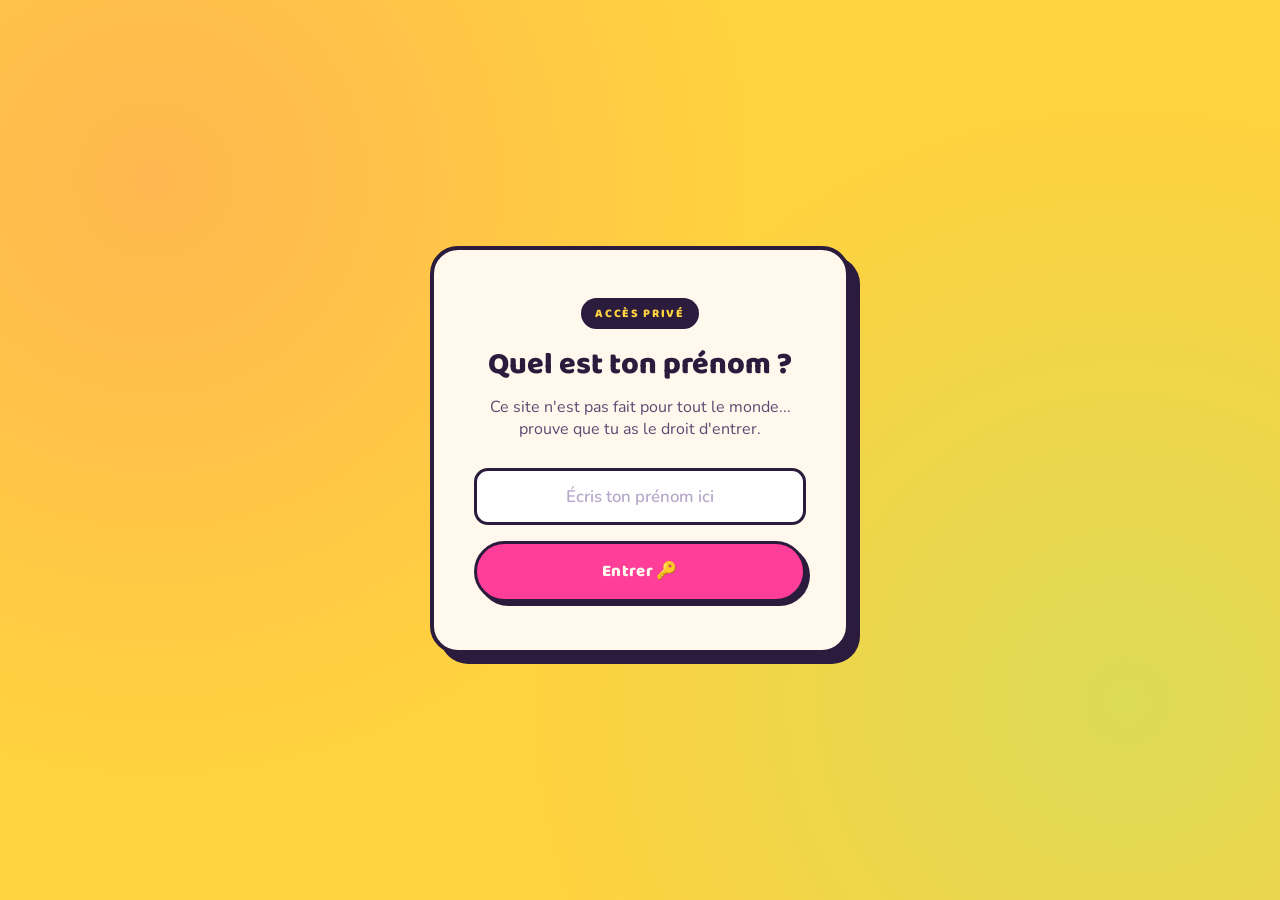
==== commit e7a31c26: "Update index.html" ====
--- a/index.html
+++ b/index.html
@@ -6,7 +6,7 @@
 <title>Accès secret</title>
 <link rel="stylesheet" href="style.css">
 </head>
-<body>
+<body class="sombre">
 
   <main class="carte" id="carte">
     <span class="eyebrow">Accès privé</span>
--- a/style.css
+++ b/style.css
@@ -1,513 +1,196 @@
-*{
-  margin:0;
-  padding:0;
-  box-sizing:border-box;
+@import url('https://fonts.googleapis.com/css2?family=Baloo+2:wght@600;800&family=Nunito:wght@400;600;800&display=swap');
+
+:root {
+  --jaune: #FFD23F;
+  --prune: #2B1B3D;
+  --rose: #FF3E9A;
+  --menthe: #3FFFC0;
+  --creme: #FFF8EC;
+  --ombre: rgba(43, 27, 61, 0.25);
 }
 
-:root{
-  --bg-deep:#050714;
-  --bg-panel:#0c1024;
-  --bg-panel-2:#111633;
-  --nova-violet:#7c5cff;
-  --nova-cyan:#2fe0d8;
-  --nova-flare:#ff7a5c;
-  --text-main:#e7e9f7;
-  --text-dim:#8891b8;
-  --border-soft:rgba(124,92,255,0.25);
-  --font-display:'Rajdhani',sans-serif;
-  --font-body:'Inter',sans-serif;
+* {
+  box-sizing: border-box;
 }
 
-html{
-  scroll-behavior:smooth;
+body {
+  margin: 0;
+  min-height: 100vh;
+  display: flex;
+  align-items: center;
+  justify-content: center;
+  background: var(--jaune);
+  background-image:
+    radial-gradient(circle at 12% 20%, rgba(255, 62, 154, 0.18) 0, transparent 45%),
+    radial-gradient(circle at 88% 78%, rgba(63, 255, 192, 0.18) 0, transparent 45%);
+  font-family: 'Nunito', sans-serif;
+  color: var(--prune);
+  padding: 24px;
+  overflow-x: hidden;
 }
 
-body{
-  background:var(--bg-deep);
-  color:var(--text-main);
-  font-family:var(--font-body);
-  position:relative;
-  overflow-x:hidden;
+.carte {
+  position: relative;
+  background: var(--creme);
+  border: 4px solid var(--prune);
+  border-radius: 28px;
+  padding: 48px 40px;
+  max-width: 420px;
+  width: 100%;
+  text-align: center;
+  box-shadow: 10px 10px 0 var(--prune);
+  animation: apparition 0.5s ease-out;
 }
 
-@media (prefers-reduced-motion: reduce){
-  *{
-    animation-duration:0.001ms !important;
-    animation-iteration-count:1 !important;
-    transition-duration:0.001ms !important;
-    scroll-behavior:auto !important;
-  }
+@keyframes apparition {
+  from { opacity: 0; transform: translateY(18px) scale(0.97); }
+  to   { opacity: 1; transform: translateY(0) scale(1); }
 }
 
-.starfield{
-  position:fixed;
-  inset:0;
-  z-index:0;
-  pointer-events:none;
-  background-image:
-    radial-gradient(1.5px 1.5px at 20px 30px, #ffffff 100%, transparent 100%),
-    radial-gradient(1.5px 1.5px at 140px 90px, #ffffff 100%, transparent 100%),
-    radial-gradient(1px 1px at 260px 40px, #ffffff 100%, transparent 100%),
-    radial-gradient(1px 1px at 320px 180px, #ffffff 100%, transparent 100%),
-    radial-gradient(1.5px 1.5px at 400px 260px, #ffffff 100%, transparent 100%),
-    radial-gradient(1px 1px at 60px 220px, #ffffff 100%, transparent 100%),
-    radial-gradient(1.5px 1.5px at 480px 60px, #ffffff 100%, transparent 100%),
-    radial-gradient(1px 1px at 540px 320px, #ffffff 100%, transparent 100%);
-  background-repeat:repeat;
-  background-size:600px 400px;
-  opacity:0.5;
-  animation:drift 90s linear infinite;
+.carte.secoue {
+  animation: secousse 0.45s ease;
 }
 
-@keyframes drift{
-  from{ background-position:0 0; }
-  to{ background-position:-600px 400px; }
+@keyframes secousse {
+  0%, 100% { transform: translateX(0); }
+  20% { transform: translateX(-10px) rotate(-1.5deg); }
+  40% { transform: translateX(9px) rotate(1.5deg); }
+  60% { transform: translateX(-6px) rotate(-1deg); }
+  80% { transform: translateX(6px) rotate(1deg); }
 }
 
-header{
-  position:sticky;
-  top:0;
-  z-index:10;
-  display:flex;
-  justify-content:space-between;
-  align-items:center;
-  padding:22px 60px;
-  background:rgba(5,7,20,0.75);
-  backdrop-filter:blur(10px);
-  border-bottom:1px solid var(--border-soft);
+.eyebrow {
+  display: inline-block;
+  font-family: 'Baloo 2', sans-serif;
+  font-weight: 800;
+  font-size: 0.75rem;
+  letter-spacing: 0.14em;
+  text-transform: uppercase;
+  background: var(--prune);
+  color: var(--jaune);
+  padding: 6px 14px;
+  border-radius: 999px;
+  margin-bottom: 18px;
 }
 
-.brand{
-  display:flex;
-  align-items:center;
-  gap:12px;
+h1 {
+  font-family: 'Baloo 2', sans-serif;
+  font-weight: 800;
+  font-size: 1.9rem;
+  line-height: 1.2;
+  margin: 0 0 12px;
 }
 
-.brand-mark{
-  width:14px;
-  height:14px;
-  border-radius:50%;
-  background:radial-gradient(circle at 35% 35%, #fff, var(--nova-cyan) 40%, var(--nova-violet) 100%);
-  box-shadow:0 0 12px var(--nova-cyan), 0 0 24px var(--nova-violet);
-  animation:pulse-dot 2.4s ease-in-out infinite;
+p.sous-titre {
+  margin: 0 0 28px;
+  font-size: 1rem;
+  color: #5b4a72;
 }
 
-.brand-mark.small{
-  display:inline-block;
-  margin-bottom:10px;
+form {
+  display: flex;
+  flex-direction: column;
+  gap: 16px;
 }
 
-@keyframes pulse-dot{
-  0%,100%{ transform:scale(1); opacity:1; }
-  50%{ transform:scale(1.3); opacity:0.7; }
+input[type="text"] {
+  font-family: 'Nunito', sans-serif;
+  font-size: 1.05rem;
+  font-weight: 600;
+  padding: 14px 18px;
+  border-radius: 14px;
+  border: 3px solid var(--prune);
+  background: #fff;
+  color: var(--prune);
+  outline: none;
+  text-align: center;
+  transition: transform 0.15s ease, box-shadow 0.15s ease;
 }
 
-header h1{
-  font-family:var(--font-display);
-  font-weight:700;
-  font-size:22px;
-  letter-spacing:2px;
-  color:var(--text-main);
+input[type="text"]::placeholder {
+  color: #b6a8c9;
+  font-weight: 600;
 }
 
-header h1 span{
-  color:var(--nova-cyan);
-  font-weight:600;
+input[type="text"]:focus {
+  transform: translateY(-2px);
+  box-shadow: 4px 4px 0 var(--rose);
 }
 
-nav{
-  display:flex;
-  gap:34px;
+.sceau {
+  font-family: 'Baloo 2', sans-serif;
+  font-weight: 800;
+  font-size: 1.05rem;
+  letter-spacing: 0.02em;
+  padding: 14px 22px;
+  border-radius: 999px;
+  border: 3px solid var(--prune);
+  background: var(--rose);
+  color: var(--creme);
+  cursor: pointer;
+  box-shadow: 4px 4px 0 var(--prune);
+  transition: transform 0.15s ease, box-shadow 0.15s ease, background 0.15s ease;
 }
 
-nav a{
-  color:var(--text-dim);
-  text-decoration:none;
-  font-size:14px;
-  font-weight:500;
-  letter-spacing:0.5px;
-  text-transform:uppercase;
-  position:relative;
-  padding-bottom:4px;
-  transition:color 0.25s ease;
+.sceau:hover {
+  transform: translate(-2px, -2px) rotate(-1deg);
+  box-shadow: 6px 6px 0 var(--prune);
+  background: #ff5faa;
 }
 
-nav a::after{
-  content:'';
-  position:absolute;
-  left:0;
-  bottom:0;
-  width:0%;
-  height:1px;
-  background:linear-gradient(90deg,var(--nova-cyan),var(--nova-violet));
-  transition:width 0.3s ease;
+.sceau:active {
+  transform: translate(1px, 1px);
+  box-shadow: 2px 2px 0 var(--prune);
 }
 
-nav a:hover{
-  color:var(--text-main);
+.message-refus {
+  margin-top: 18px;
+  font-weight: 800;
+  color: #b3123a;
+  background: #ffe3ea;
+  border: 2px dashed #b3123a;
+  border-radius: 14px;
+  padding: 12px 14px;
+  font-size: 0.95rem;
+  display: none;
 }
 
-nav a:hover::after{
-  width:100%;
+.message-refus.visible {
+  display: block;
+  animation: apparition 0.35s ease-out;
 }
 
-.hero{
-  position:relative;
-  min-height:88vh;
-  display:flex;
-  flex-direction:column;
-  justify-content:center;
-  align-items:center;
-  text-align:center;
-  padding:40px 24px;
-  overflow:hidden;
-  isolation:isolate;
+/* Page secrète */
+.emoji-heros {
+  font-size: 4.5rem;
+  display: block;
+  margin: 0 auto 18px;
+  animation: rebond 1.8s ease-in-out infinite;
 }
 
-.nova-burst{
-  position:absolute;
-  top:50%;
-  left:50%;
-  width:900px;
-  height:900px;
-  transform:translate(-50%,-50%);
-  z-index:-1;
-  background:
-    radial-gradient(circle, rgba(124,92,255,0.35) 0%, rgba(47,224,216,0.12) 32%, transparent 65%);
-  filter:blur(10px);
-  animation:breathe 6s ease-in-out infinite;
+@keyframes rebond {
+  0%, 100% { transform: translateY(0) rotate(-4deg); }
+  50% { transform: translateY(-10px) rotate(4deg); }
 }
 
-@keyframes breathe{
-  0%,100%{ transform:translate(-50%,-50%) scale(1); }
-  50%{ transform:translate(-50%,-50%) scale(1.12); }
+.confetti {
+  position: fixed;
+  top: -40px;
+  font-size: 1.5rem;
+  animation: tombe linear forwards;
+  pointer-events: none;
+  z-index: 5;
 }
 
-.eyebrow{
-  font-family:var(--font-display);
-  text-transform:uppercase;
-  letter-spacing:4px;
-  font-size:13px;
-  color:var(--nova-cyan);
-  margin-bottom:18px;
+@keyframes tombe {
+  to { transform: translateY(110vh) rotate(360deg); opacity: 0.2; }
 }
 
-.eyebrow::before{
-  content:'\25C6  ';
-  color:var(--nova-violet);
+.lien-retour {
+  display: inline-block;
+  margin-top: 22px;
+  font-weight: 700;
+  color: var(--prune);
+  text-decoration: none;
+  border-bottom: 2px solid var(--rose);
 }
-
-.hero h2{
-  font-family:var(--font-display);
-  font-weight:700;
-  font-size:clamp(40px,7vw,74px);
-  line-height:1.05;
-  letter-spacing:1px;
-  margin-bottom:22px;
-}
-
-.hero h2 .glow{
-  background:linear-gradient(120deg,var(--nova-cyan),var(--nova-violet) 60%,var(--nova-flare));
-  -webkit-background-clip:text;
-  background-clip:text;
-  color:transparent;
-}
-
-.hero-sub{
-  max-width:520px;
-  font-size:18px;
-  color:var(--text-dim);
-  margin-bottom:38px;
-}
-
-.cta{
-  display:inline-block;
-  padding:16px 42px;
-  border-radius:999px;
-  background:linear-gradient(120deg,var(--nova-cyan),var(--nova-violet));
-  color:#050714;
-  font-family:var(--font-display);
-  font-weight:700;
-  font-size:16px;
-  letter-spacing:0.5px;
-  text-decoration:none;
-  box-shadow:0 0 0 1px rgba(255,255,255,0.08), 0 12px 30px rgba(124,92,255,0.35);
-  transition:transform 0.25s ease, box-shadow 0.25s ease;
-}
-
-.cta:hover{
-  transform:translateY(-3px);
-  box-shadow:0 0 0 1px rgba(255,255,255,0.12), 0 18px 40px rgba(47,224,216,0.4);
-}
-
-.scroll-cue{
-  position:absolute;
-  bottom:34px;
-  left:50%;
-  transform:translateX(-50%);
-  width:22px;
-  height:36px;
-  border:1.5px solid var(--border-soft);
-  border-radius:20px;
-}
-
-.scroll-cue span{
-  position:absolute;
-  top:6px;
-  left:50%;
-  transform:translateX(-50%);
-  width:4px;
-  height:8px;
-  border-radius:2px;
-  background:var(--nova-cyan);
-  animation:scroll-dot 1.8s ease-in-out infinite;
-}
-
-@keyframes scroll-dot{
-  0%{ top:6px; opacity:1; }
-  70%{ top:20px; opacity:0; }
-  100%{ top:6px; opacity:0; }
-}
-
-section{
-  position:relative;
-  z-index:1;
-  padding:100px 60px;
-  max-width:1200px;
-  margin:0 auto;
-}
-
-.section-title{
-  font-family:var(--font-display);
-  font-weight:700;
-  font-size:clamp(30px,4vw,42px);
-  margin-bottom:50px;
-}
-
-.cards{
-  display:grid;
-  grid-template-columns:repeat(auto-fit,minmax(260px,1fr));
-  gap:28px;
-}
-
-.card{
-  position:relative;
-  background:linear-gradient(160deg,var(--bg-panel-2),var(--bg-panel));
-  border:1px solid var(--border-soft);
-  padding:36px 30px;
-  border-radius:18px;
-  transition:transform 0.3s ease, border-color 0.3s ease, box-shadow 0.3s ease;
-}
-
-.card::before{
-  content:'';
-  position:absolute;
-  inset:0;
-  border-radius:18px;
-  padding:1px;
-  background:linear-gradient(160deg,var(--nova-cyan),transparent 40%);
-  -webkit-mask:linear-gradient(#fff 0 0) content-box, linear-gradient(#fff 0 0);
-  -webkit-mask-composite:xor;
-  mask-composite:exclude;
-  opacity:0;
-  transition:opacity 0.3s ease;
-}
-
-.card:hover{
-  transform:translateY(-6px);
-  border-color:transparent;
-  box-shadow:0 20px 40px rgba(0,0,0,0.4);
-}
-
-.card:hover::before{
-  opacity:1;
-}
-
-.card-icon{
-  font-family:var(--font-display);
-  font-size:22px;
-  color:var(--nova-cyan);
-  width:46px;
-  height:46px;
-  display:flex;
-  align-items:center;
-  justify-content:center;
-  border-radius:12px;
-  background:rgba(47,224,216,0.08);
-  margin-bottom:20px;
-}
-
-.card h3{
-  font-family:var(--font-display);
-  font-size:22px;
-  font-weight:600;
-  margin-bottom:12px;
-}
-
-.card p{
-  color:var(--text-dim);
-  font-size:15px;
-  line-height:1.6;
-}
-
-#contact form{
-  display:flex;
-  flex-direction:column;
-  gap:22px;
-  max-width:560px;
-  background:rgba(12,16,36,0.5);
-  border:1px solid var(--border-soft);
-  padding:40px;
-  border-radius:20px;
-}
-
-.field{
-  display:flex;
-  flex-direction:column;
-  gap:8px;
-}
-
-.field label{
-  font-size:13px;
-  text-transform:uppercase;
-  letter-spacing:1px;
-  color:var(--text-dim);
-}
-
-input,
-textarea{
-  padding:15px 16px;
-  border:1px solid transparent;
-  border-radius:12px;
-  background:var(--bg-panel-2);
-  color:var(--text-main);
-  font-family:var(--font-body);
-  font-size:15px;
-  outline:none;
-  transition:border-color 0.25s ease, box-shadow 0.25s ease;
-}
-
-input::placeholder,
-textarea::placeholder{
-  color:#5c6491;
-}
-
-input:focus,
-textarea:focus{
-  border-color:var(--nova-cyan);
-  box-shadow:0 0 0 3px rgba(47,224,216,0.15);
-}
-
-textarea{
-  height:150px;
-  resize:none;
-}
-
-#compteur{
-  align-self:flex-end;
-  font-size:12px;
-  color:var(--nova-cyan);
-  letter-spacing:0.5px;
-}
-
-#compteur.limit{
-  color:var(--nova-flare);
-}
-
-button{
-  position:relative;
-  padding:16px;
-  border:none;
-  border-radius:999px;
-  background:linear-gradient(120deg,var(--nova-cyan),var(--nova-violet));
-  color:#050714;
-  font-family:var(--font-display);
-  font-weight:700;
-  font-size:16px;
-  letter-spacing:0.5px;
-  cursor:pointer;
-  transition:transform 0.2s ease, box-shadow 0.2s ease, opacity 0.2s ease;
-  box-shadow:0 12px 26px rgba(124,92,255,0.3);
-}
-
-button:hover{
-  transform:translateY(-2px);
-  box-shadow:0 16px 32px rgba(47,224,216,0.35);
-}
-
-button:disabled{
-  opacity:0.6;
-  cursor:not-allowed;
-  transform:none;
-}
-
-.btn-spinner{
-  display:none;
-  width:16px;
-  height:16px;
-  margin-left:10px;
-  border:2px solid rgba(5,7,20,0.3);
-  border-top-color:#050714;
-  border-radius:50%;
-  vertical-align:middle;
-  animation:spin 0.7s linear infinite;
-}
-
-button.loading .btn-spinner{
-  display:inline-block;
-}
-
-button.loading .btn-label{
-  opacity:0.7;
-}
-
-@keyframes spin{
-  to{ transform:rotate(360deg); }
-}
-
-#form-status{
-  min-height:20px;
-  font-size:14px;
-  text-align:center;
-}
-
-#form-status.success{
-  color:var(--nova-cyan);
-}
-
-#form-status.error{
-  color:var(--nova-flare);
-}
-
-footer{
-  position:relative;
-  z-index:1;
-  background:var(--bg-panel);
-  border-top:1px solid var(--border-soft);
-  padding:40px;
-  text-align:center;
-}
-
-footer p{
-  color:var(--text-dim);
-  font-size:13px;
-  letter-spacing:0.5px;
-}
-
-@media (max-width:720px){
-  header{
-    padding:18px 24px;
-  }
-  nav{
-    gap:18px;
-  }
-  nav a{
-    font-size:12px;
-  }
-  section{
-    padding:70px 24px;
-  }
-  #contact form{
-    padding:26px;
-  }
-}
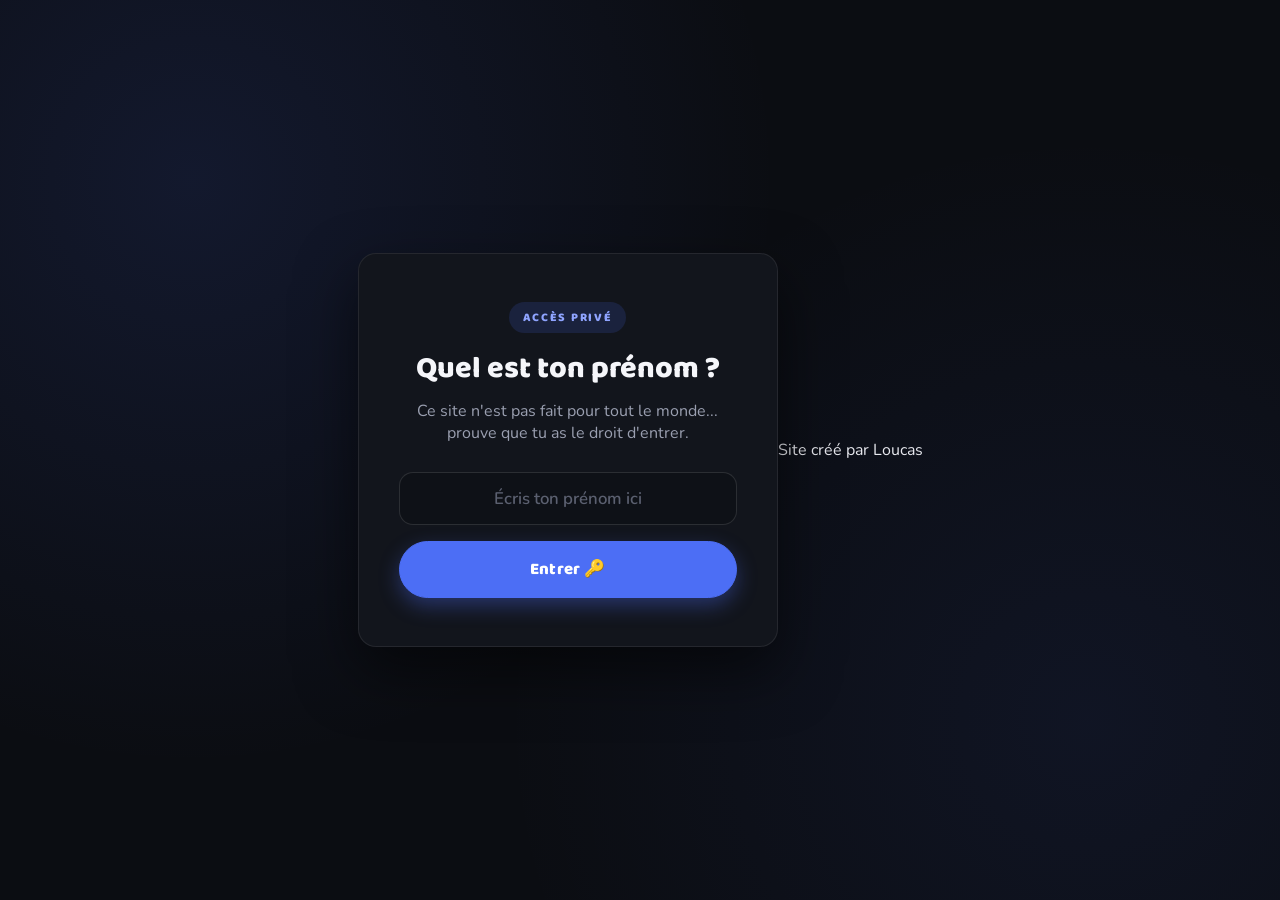
==== commit 64d7cbc4: "Update index.html" ====
--- a/index.html
+++ b/index.html
@@ -28,6 +28,8 @@
       🚫 Ce site ne vous est pas destiné.
     </div>
   </main>
+
+  <div class="filigrane">Site créé par <span class="signature">Loucas</span></div>
 
   <script>
     const formulaire = document.getElementById('formulaire');
--- a/style.css
+++ b/style.css
@@ -194,3 +194,72 @@
   text-decoration: none;
   border-bottom: 2px solid var(--rose);
 }
+
+/* Thème sombre et pro pour la page d'accueil */
+body.sombre {
+  background: #0b0d12;
+  background-image:
+    radial-gradient(circle at 15% 20%, rgba(76, 110, 245, 0.12) 0, transparent 45%),
+    radial-gradient(circle at 85% 80%, rgba(76, 110, 245, 0.08) 0, transparent 45%);
+  color: #e7e8ee;
+}
+
+body.sombre .carte {
+  background: #12151c;
+  border: 1px solid rgba(255, 255, 255, 0.08);
+  border-radius: 18px;
+  box-shadow: 0 24px 60px rgba(0, 0, 0, 0.55);
+}
+
+body.sombre .eyebrow {
+  background: rgba(76, 110, 245, 0.15);
+  color: #8fa4ff;
+}
+
+body.sombre h1 {
+  color: #f5f6fa;
+}
+
+body.sombre p.sous-titre {
+  color: #9a9fb0;
+}
+
+body.sombre input[type="text"] {
+  background: #0e1117;
+  border: 1px solid rgba(255, 255, 255, 0.12);
+  color: #f0f1f5;
+}
+
+body.sombre input[type="text"]::placeholder {
+  color: #5b6070;
+}
+
+body.sombre input[type="text"]:focus {
+  transform: none;
+  border-color: #4c6ef5;
+  box-shadow: 0 0 0 3px rgba(76, 110, 245, 0.25);
+}
+
+body.sombre .sceau {
+  background: #4c6ef5;
+  border: 1px solid #4c6ef5;
+  color: #fff;
+  box-shadow: 0 8px 20px rgba(76, 110, 245, 0.35);
+}
+
+body.sombre .sceau:hover {
+  background: #5d7bff;
+  transform: translateY(-2px) rotate(0deg);
+  box-shadow: 0 12px 26px rgba(76, 110, 245, 0.45);
+}
+
+body.sombre .sceau:active {
+  transform: translateY(0);
+  box-shadow: 0 4px 12px rgba(76, 110, 245, 0.3);
+}
+
+body.sombre .message-refus {
+  background: rgba(255, 59, 92, 0.08);
+  border: 1px solid rgba(255, 59, 92, 0.4);
+  color: #ff6b81;
+}
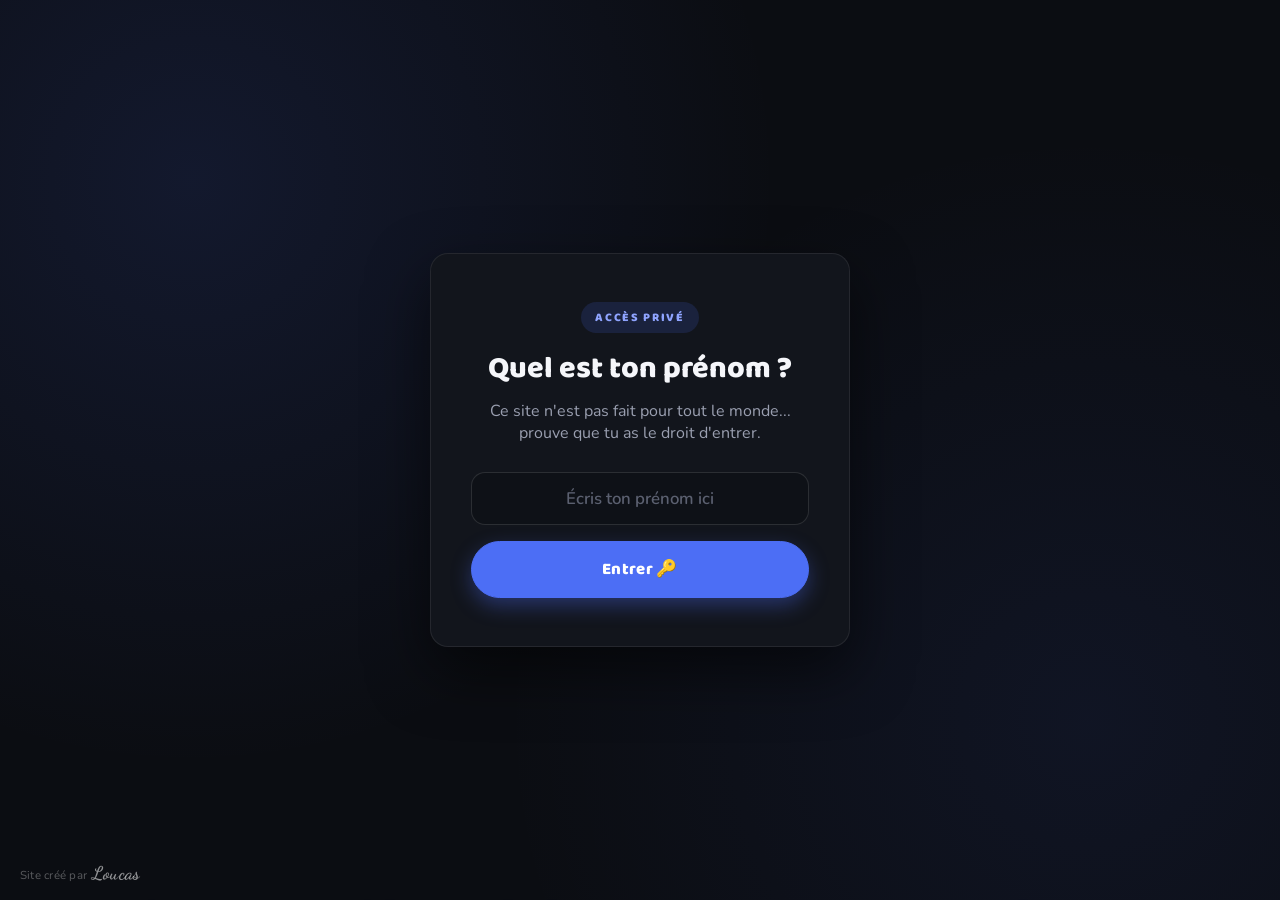
==== commit dd1550bc: "Update index.html" ====
--- a/index.html
+++ b/index.html
@@ -7,6 +7,8 @@
 <link rel="stylesheet" href="style.css">
 </head>
 <body class="sombre">
+
+  <div class="particules-fond" id="particules"></div>
 
   <main class="carte" id="carte">
     <span class="eyebrow">Accès privé</span>
@@ -37,6 +39,33 @@
     const carte = document.getElementById('carte');
     const refus = document.getElementById('refus');
 
+    // Fondu d'entrée à l'arrivée sur la page
+    requestAnimationFrame(() => document.body.classList.add('chargee'));
+
+    // Génère de petites particules flottantes en fond
+    const conteneurParticules = document.getElementById('particules');
+    const NB_PARTICULES = 26;
+
+    for (let i = 0; i < NB_PARTICULES; i++) {
+      const particule = document.createElement('span');
+      particule.className = 'particule';
+      const taille = (Math.random() * 2.5 + 1.5).toFixed(1);
+      const duree = (Math.random() * 12 + 10).toFixed(1);
+      const delai = (Math.random() * 20).toFixed(1);
+      const derive = (Math.random() * 60 - 30).toFixed(0);
+      const opacite = (Math.random() * 0.4 + 0.25).toFixed(2);
+
+      particule.style.left = Math.random() * 100 + '%';
+      particule.style.width = taille + 'px';
+      particule.style.height = taille + 'px';
+      particule.style.animationDuration = duree + 's';
+      particule.style.animationDelay = '-' + delai + 's';
+      particule.style.setProperty('--derive', derive + 'px');
+      particule.style.setProperty('--opacite', opacite);
+
+      conteneurParticules.appendChild(particule);
+    }
+
     // Normalise le texte : enlève les accents, espaces superflus et met en minuscule
     function normalise(texte) {
       return texte
@@ -53,7 +82,11 @@
       const saisie = normalise(champPrenom.value);
 
       if (saisie === PRENOM_ATTENDU) {
-        window.location.href = 'secret.html';
+        document.body.classList.remove('chargee');
+        document.body.classList.add('sortie');
+        setTimeout(() => {
+          window.location.href = 'secret.html';
+        }, 400);
       } else {
         refus.classList.add('visible');
         carte.classList.remove('secoue');
--- a/style.css
+++ b/style.css
@@ -1,4 +1,4 @@
-@import url('https://fonts.googleapis.com/css2?family=Baloo+2:wght@600;800&family=Nunito:wght@400;600;800&display=swap');
+@import url('https://fonts.googleapis.com/css2?family=Baloo+2:wght@600;800&family=Nunito:wght@400;600;800&family=Dancing+Script:wght@600;700&display=swap');
 
 :root {
   --jaune: #FFD23F;
@@ -27,10 +27,21 @@
   color: var(--prune);
   padding: 24px;
   overflow-x: hidden;
+  opacity: 0;
+  transition: opacity 0.45s ease;
+}
+
+body.chargee {
+  opacity: 1;
+}
+
+body.sortie {
+  opacity: 0;
 }
 
 .carte {
   position: relative;
+  z-index: 2;
   background: var(--creme);
   border: 4px solid var(--prune);
   border-radius: 28px;
@@ -263,3 +274,74 @@
   border: 1px solid rgba(255, 59, 92, 0.4);
   color: #ff6b81;
 }
+
+body.sombre .lien-retour {
+  color: #cfd3e6;
+  border-bottom: 2px solid #4c6ef5;
+}
+
+body.sombre .lien-retour:hover {
+  color: #fff;
+}
+
+/* Filigrane signature, présent en bas à gauche sur chaque page */
+.filigrane {
+  position: fixed;
+  bottom: 16px;
+  left: 20px;
+  display: flex;
+  align-items: baseline;
+  gap: 5px;
+  font-family: 'Nunito', sans-serif;
+  font-size: 0.72rem;
+  color: rgba(255, 255, 255, 0.32);
+  letter-spacing: 0.02em;
+  z-index: 20;
+  pointer-events: none;
+  user-select: none;
+  animation: apparition 0.8s ease-out 0.3s both;
+}
+
+.filigrane .signature {
+  font-family: 'Dancing Script', cursive;
+  font-weight: 700;
+  font-size: 1.15rem;
+  color: rgba(255, 255, 255, 0.55);
+}
+
+/* Particules flottantes en fond, discrètes, style pro */
+.particules-fond {
+  position: fixed;
+  inset: 0;
+  overflow: hidden;
+  pointer-events: none;
+  z-index: 0;
+}
+
+.particule {
+  position: absolute;
+  bottom: -10px;
+  border-radius: 50%;
+  background: rgba(140, 160, 255, 0.55);
+  box-shadow: 0 0 6px rgba(140, 160, 255, 0.6);
+  animation-name: flotte;
+  animation-timing-function: linear;
+  animation-iteration-count: infinite;
+}
+
+@keyframes flotte {
+  0% {
+    transform: translate(0, 0);
+    opacity: 0;
+  }
+  10% {
+    opacity: var(--opacite, 0.5);
+  }
+  90% {
+    opacity: var(--opacite, 0.5);
+  }
+  100% {
+    transform: translate(var(--derive, 20px), -110vh);
+    opacity: 0;
+  }
+}
